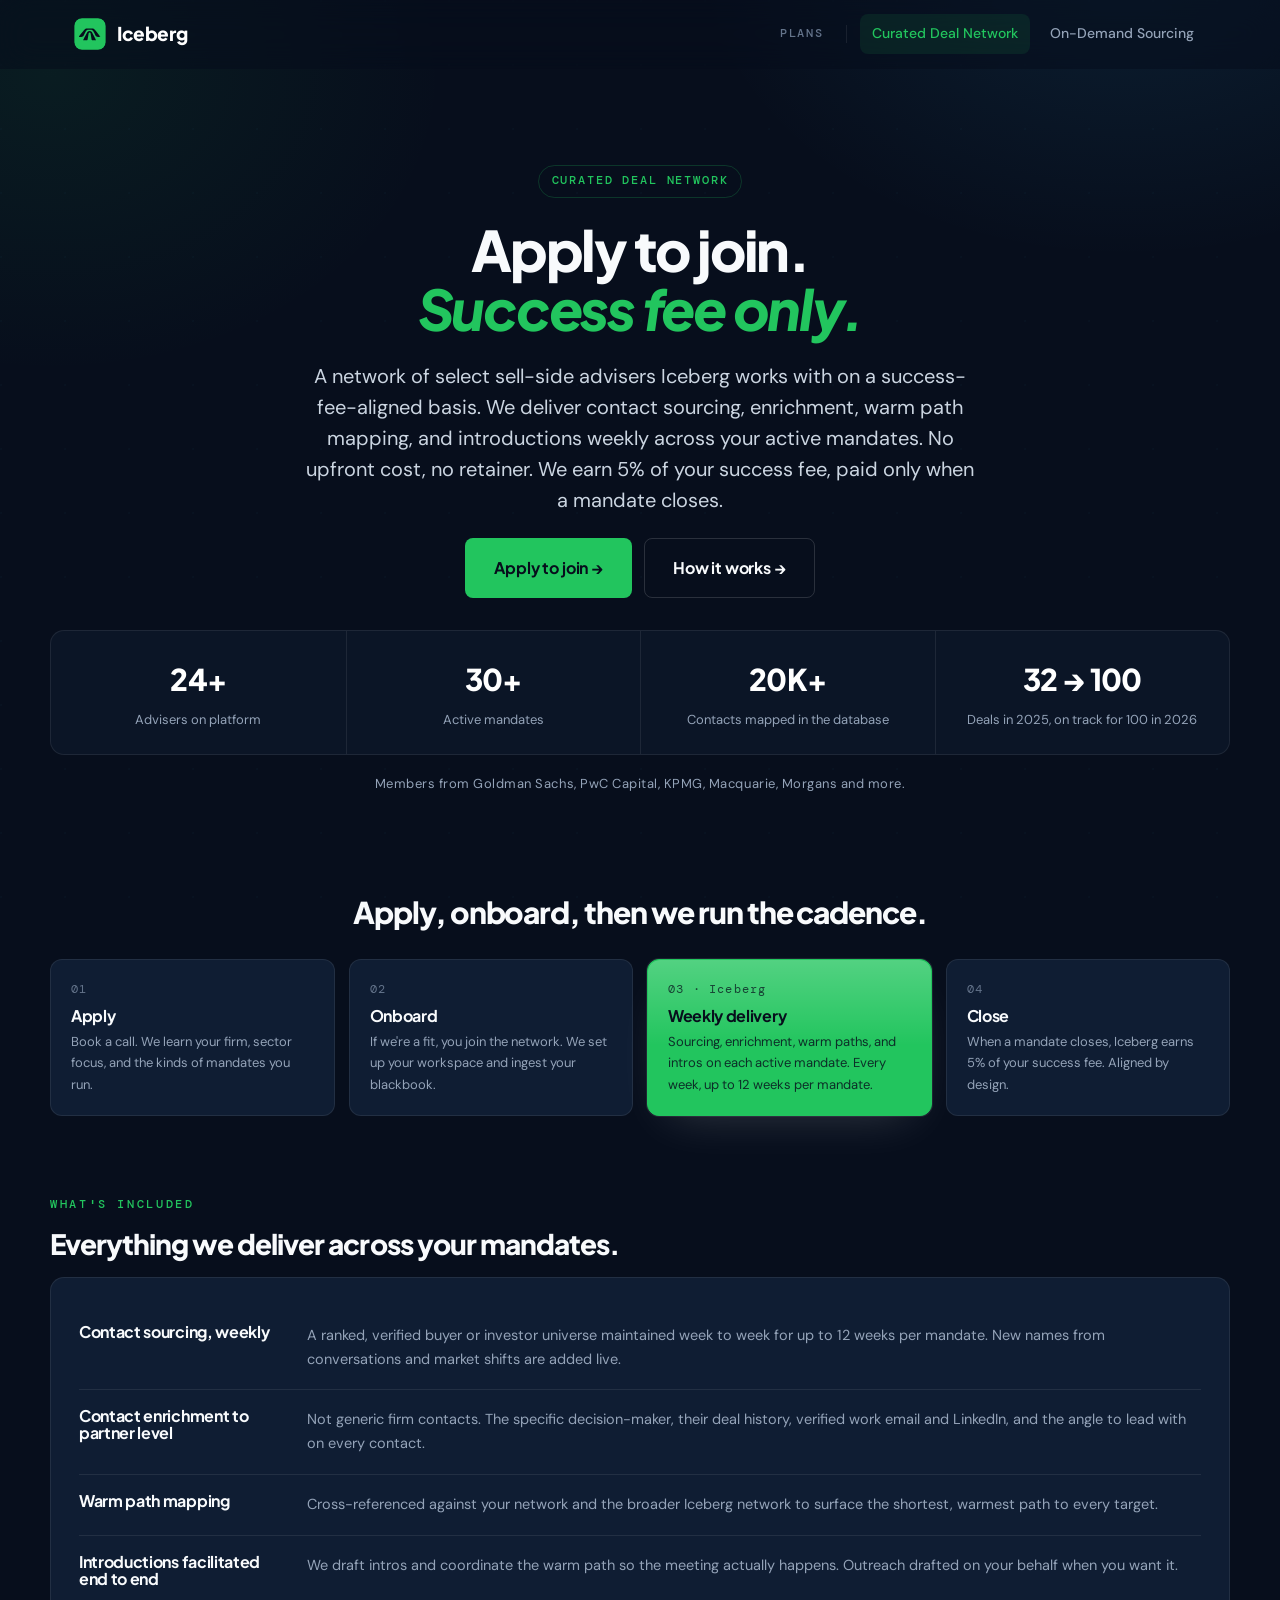
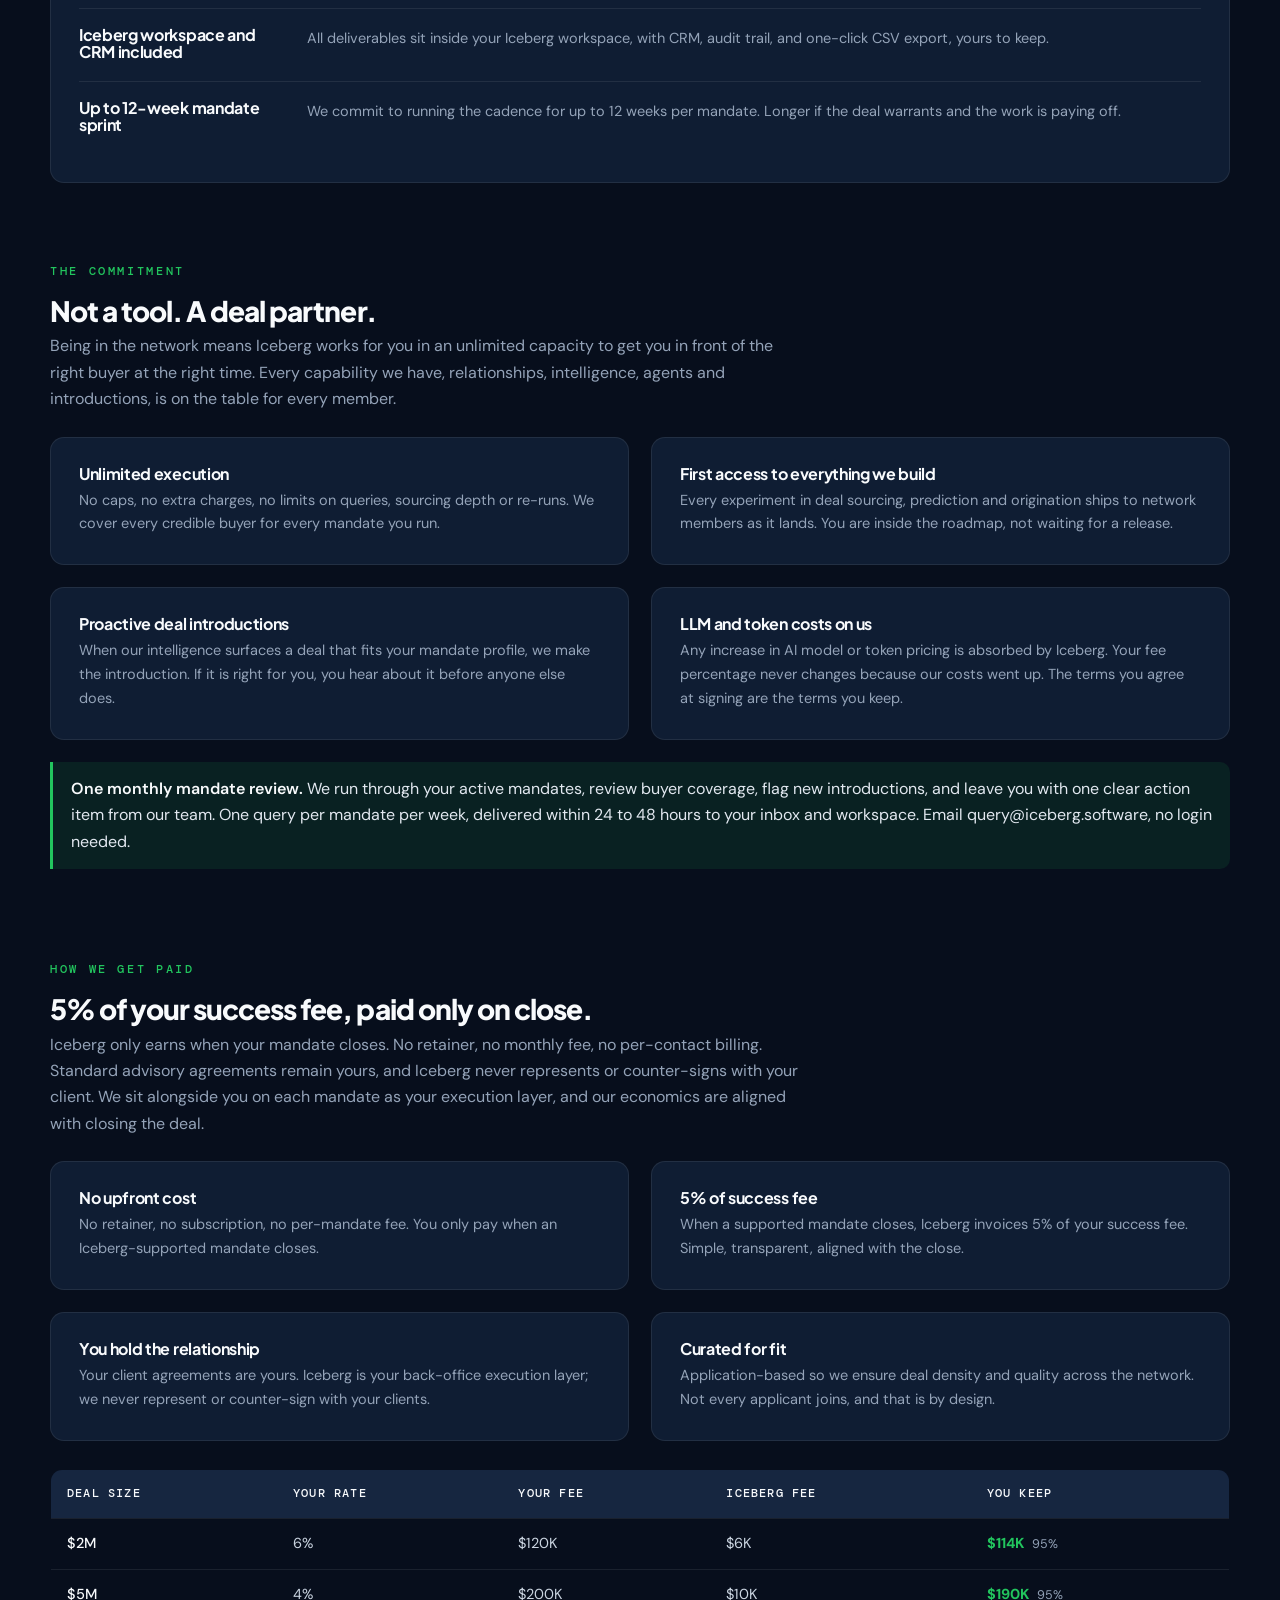
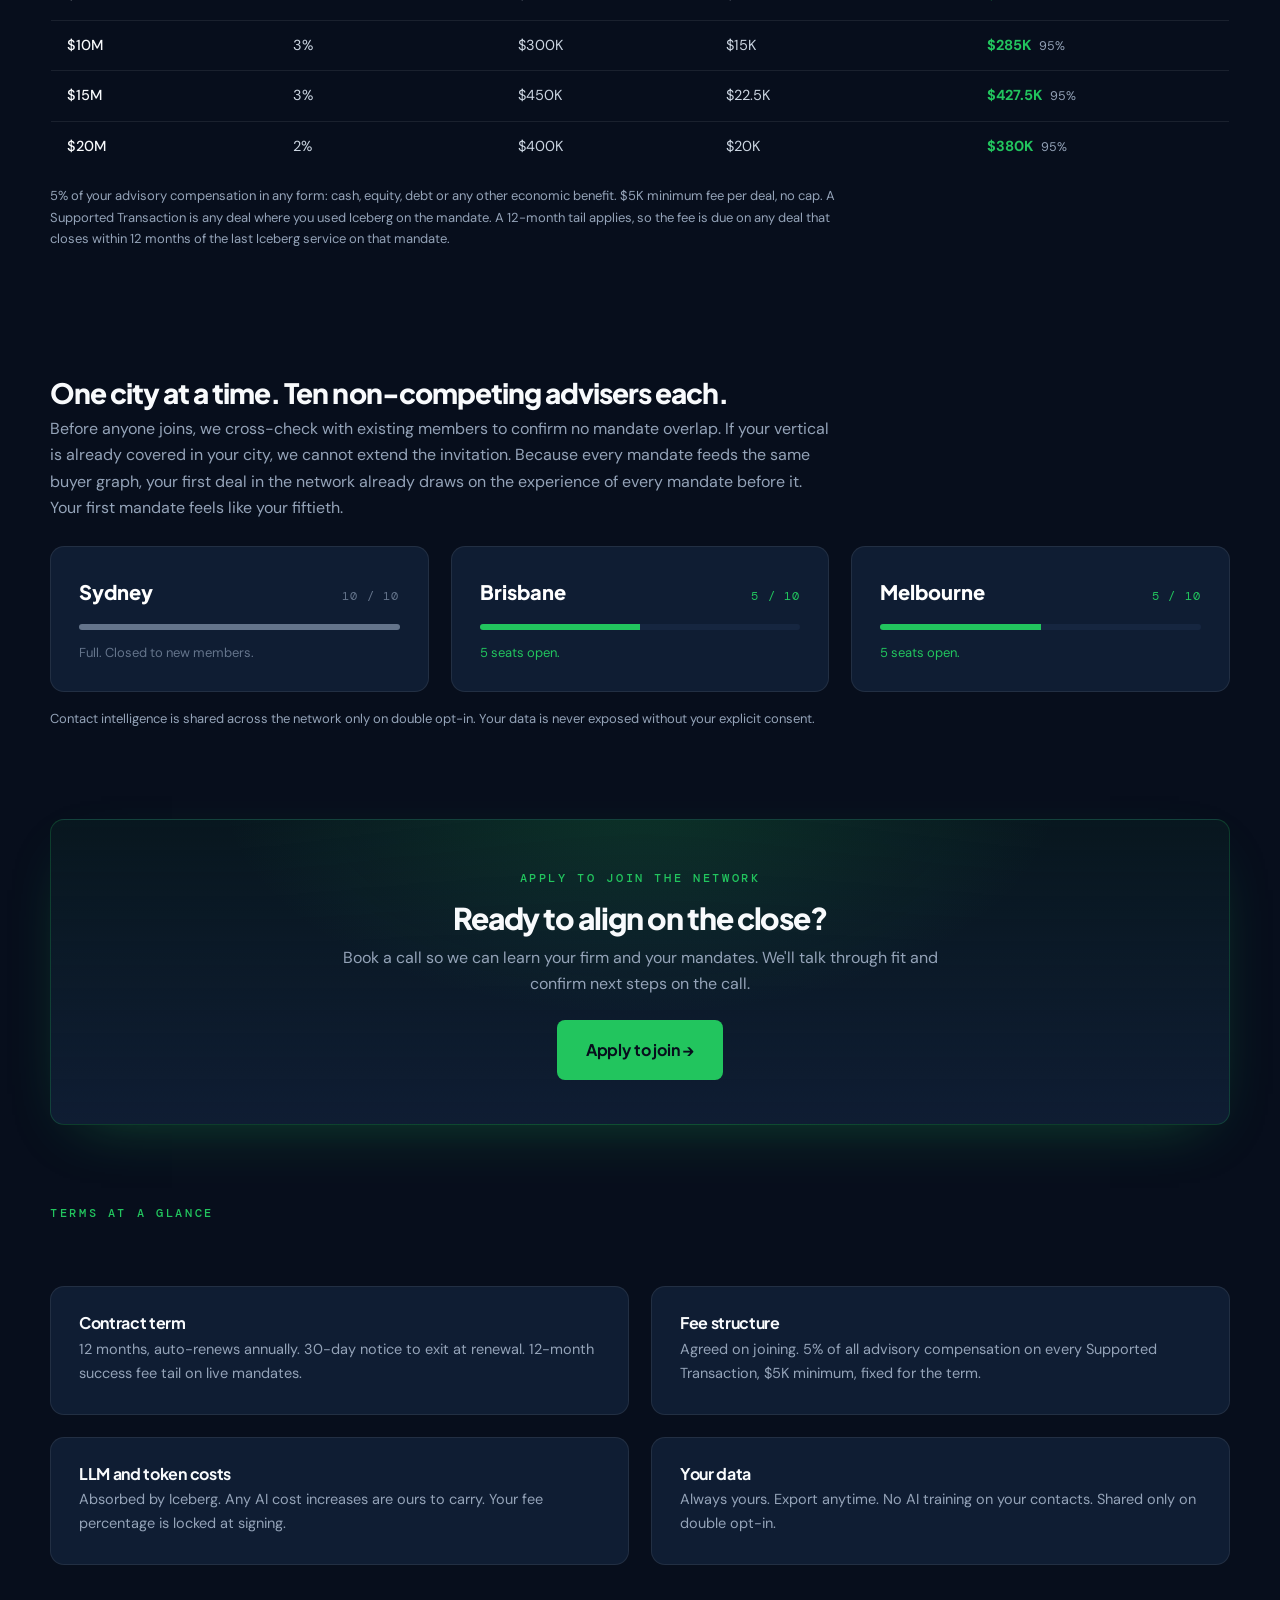
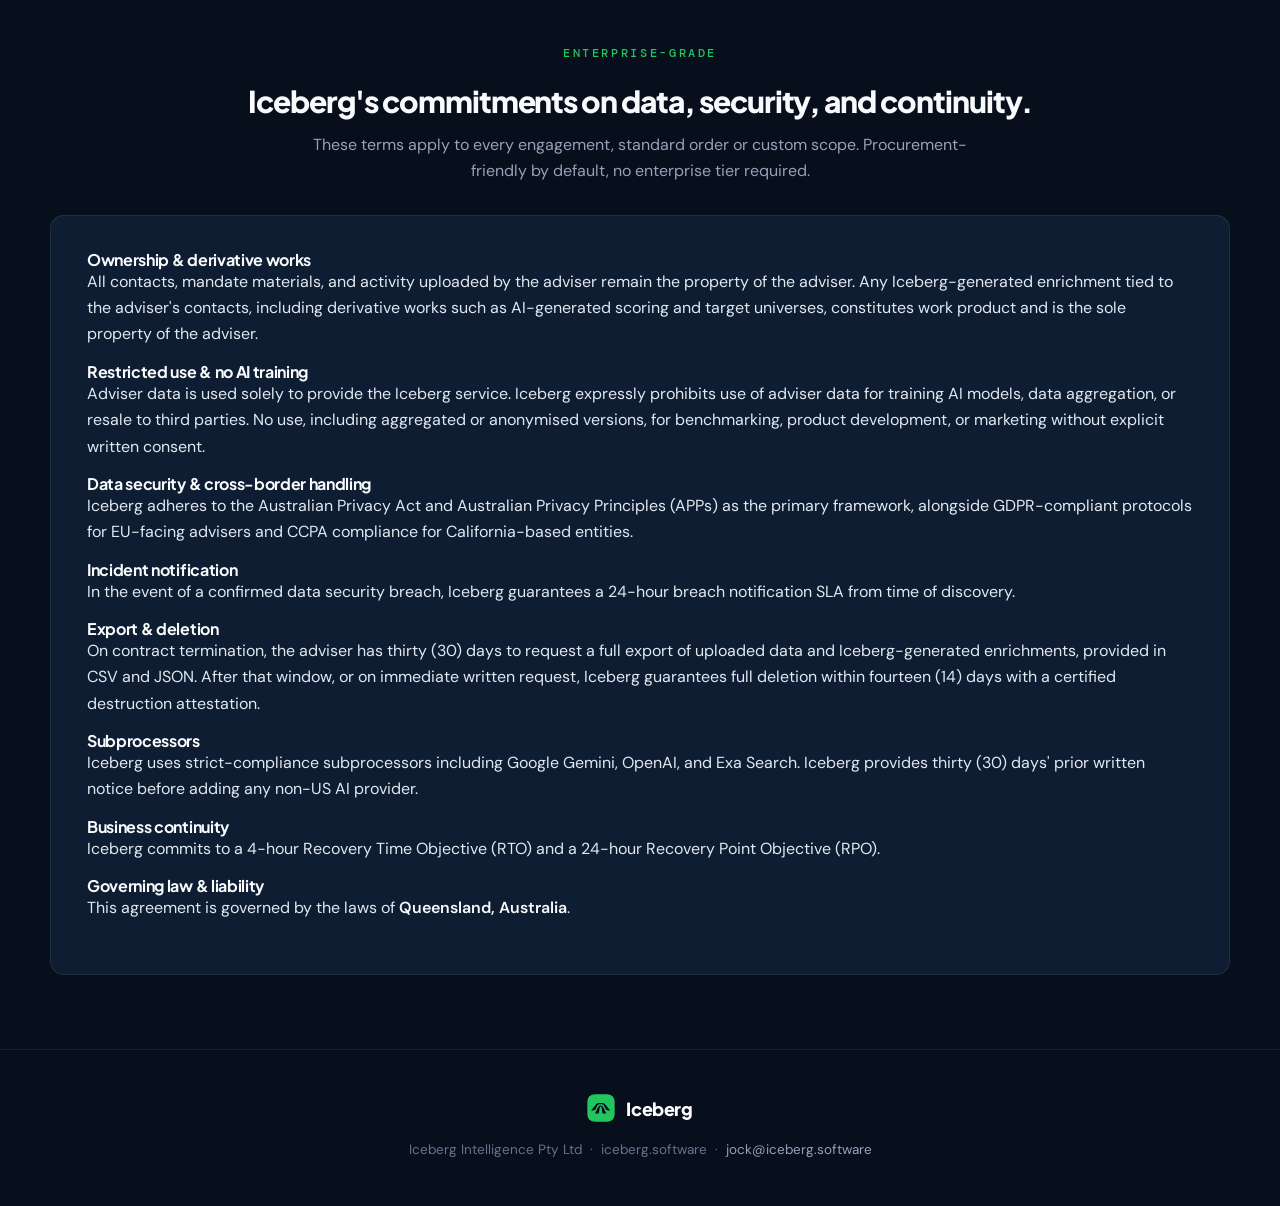
==== curated-deal-network.html @ fb438ec6 "Add two-tier pricing structure: On-Demand Sourcing + Curated Deal Network" ====
<!doctype html>
<html lang="en">
<head>
<meta charset="utf-8">
<meta name="viewport" content="width=device-width, initial-scale=1">
<title>Iceberg — Curated Deal Network</title>
<meta name="description" content="Curated Deal Network. Application-based. Iceberg delivers sourcing, enrichment, warm paths, and intros weekly across your mandates. Success fee only.">
<style>
/* ============================================================
   Iceberg — design system (per brand spec, March 2026)
   Navy dark theme · green primary · sky-blue secondary
   ============================================================ */

@import url('https://fonts.googleapis.com/css2?family=Plus+Jakarta+Sans:ital,wght@0,400;0,500;0,600;0,700;0,800;1,700&family=DM+Sans:wght@300;400;500&family=DM+Mono:wght@400;500&display=swap');

:root{
  /* background layers */
  --bg:#070E1C;
  --bg-2:#0B1526;
  --bg-3:#0F1D33;
  --panel:#0F1D33;
  --panel-2:#162640;
  --panel-3:#1E334F;
  /* accents */
  --green:#22C55E;
  --green-2:#4ADE80;
  --green-dim:rgba(34,197,94,.10);
  --green-border:rgba(34,197,94,.22);
  --cyan:#38BDF8;
  --blue:#38BDF8;
  --cyan-dim:rgba(56,189,248,.10);
  --lime:#DCFF8C;
  --red:#EF4444;
  --red-dim:rgba(239,68,68,.10);
  --red-border:rgba(239,68,68,.28);
  /* text */
  --text:#F8FAFC;
  --text-2:#E2E8F0;
  --text-3:#CBD5E1;
  --muted:#94A3B8;
  --muted-2:#64748B;
  /* lines */
  --line:rgba(255,255,255,.08);
  --line-2:rgba(255,255,255,.14);
  /* type */
  --font-head:'Plus Jakarta Sans',-apple-system,sans-serif;
  --font-body:'DM Sans',-apple-system,sans-serif;
  --font-mono:'DM Mono',ui-monospace,monospace;
  --radius:14px;
  --radius-sm:10px;
  --maxw:1180px;
}

*{box-sizing:border-box}
html{scroll-behavior:smooth}
body{
  margin:0;
  background:var(--bg);
  color:var(--text-2);
  font-family:var(--font-body);
  font-weight:400;
  font-size:16px;
  line-height:1.65;
  -webkit-font-smoothing:antialiased;
  background-image:
    radial-gradient(circle at 1px 1px, rgba(56,189,248,.025) 1px, transparent 0),
    radial-gradient(720px 520px at 88% -6%, rgba(56,189,248,.10), transparent 60%),
    radial-gradient(680px 520px at 4% 8%, rgba(34,197,94,.08), transparent 58%);
  background-size:64px 64px, 100% 100%, 100% 100%;
  background-attachment:fixed;
}

h1,h2,h3,h4{font-family:var(--font-head);color:var(--text);font-weight:800;line-height:1.06;letter-spacing:-.03em;margin:0}
h2{font-weight:800;letter-spacing:-.035em}
h3,h4{font-weight:700;letter-spacing:-.02em}
a{color:inherit;text-decoration:none}
p{margin:0 0 1rem}
strong{color:var(--text);font-weight:600}
.muted{color:var(--muted)}
.green{color:var(--green)}
.cyan,.blue{color:var(--cyan)}

.wrap{max-width:var(--maxw);margin:0 auto;padding:0 24px}
.section{padding:74px 0}
.center{text-align:center}

/* ---------- section label (DM Mono) ---------- */
.label{
  font-family:var(--font-mono);font-weight:500;font-size:12px;letter-spacing:.22em;text-transform:uppercase;
  color:var(--green);display:inline-block;margin-bottom:14px;
}
.eyebrow{
  display:inline-flex;align-items:center;gap:8px;font-family:var(--font-mono);font-weight:500;
  font-size:11.5px;letter-spacing:.16em;text-transform:uppercase;color:var(--green);
  padding:6px 13px;border:1px solid var(--green-border);border-radius:999px;background:transparent;
}

/* ---------- nav ---------- */
.nav{position:sticky;top:0;z-index:60;backdrop-filter:blur(16px);background:rgba(7,14,28,.55);border-bottom:1px solid transparent;transition:background .25s,border-color .25s}
body.scrolled .nav{background:rgba(7,14,28,.92);border-bottom-color:var(--line)}
.nav-inner{display:flex;align-items:center;justify-content:space-between;height:68px}
.brand{display:flex;align-items:center;gap:11px;font-family:var(--font-head);font-weight:800;font-size:19px;letter-spacing:-.02em;color:#fff}
.brand svg{display:block;border-radius:8px}
.nav-links{display:flex;align-items:center;gap:8px}
.nav-links a{color:var(--muted);font-weight:500;font-size:14px;padding:8px 12px;border-radius:8px;transition:.15s}
.nav-links a:hover{color:#fff}
.nav-cta{background:var(--green);color:#070E1C !important;font-weight:700 !important;padding:9px 16px !important}
.nav-cta:hover{background:var(--green-2)}
@media(max-width:820px){.nav-links a:not(.nav-cta){display:none}}

/* ---------- buttons (radius 8, green primary, navy text) ---------- */
.btn{
  display:inline-flex;align-items:center;justify-content:center;gap:8px;
  padding:13px 24px;border-radius:8px;font-family:var(--font-head);font-weight:700;font-size:15px;letter-spacing:-.01em;
  cursor:pointer;border:1px solid transparent;transition:transform .1s, background .15s, box-shadow .2s, border-color .15s;
}
.btn:active{transform:translateY(1px)}
.btn-primary{background:var(--green);color:#070E1C}
.btn-primary:hover{background:var(--green-2);box-shadow:0 12px 30px -10px rgba(34,197,94,.55)}
.btn-ghost{background:transparent;color:var(--text);border-color:var(--line-2)}
.btn-ghost:hover{border-color:var(--green);color:var(--green)}
.btn-block{width:100%}
.btn-lg{padding:16px 28px;font-size:16px}

/* ---------- tags / chips ---------- */
.tag{display:inline-block;font-family:var(--font-mono);font-size:11.5px;font-weight:500;letter-spacing:.12em;text-transform:uppercase;color:var(--green);background:var(--green-dim);border:1px solid var(--green-border);padding:5px 11px;border-radius:7px}
.tag-blue{color:var(--cyan);background:var(--cyan-dim);border-color:rgba(56,189,248,.22)}
.soon{font-family:var(--font-mono);font-size:10.5px;font-weight:500;letter-spacing:.1em;text-transform:uppercase;color:var(--muted-2);border:1px solid var(--line);padding:2px 7px;border-radius:6px;vertical-align:middle}
.badge-pop{position:absolute;top:-12px;left:50%;transform:translateX(-50%);font-family:var(--font-mono);font-size:11px;font-weight:500;letter-spacing:.12em;text-transform:uppercase;color:#070E1C;background:var(--green);padding:5px 14px;border-radius:999px;white-space:nowrap}

/* ---------- cards ---------- */
.card{background:var(--panel);border:1px solid var(--line);border-radius:var(--radius);padding:28px}
.card-2{background:var(--panel-2)}
.card-hl{border-color:var(--green-border);background:radial-gradient(600px 320px at 50% -10%,rgba(34,197,94,.16),transparent 70%),linear-gradient(180deg,rgba(34,197,94,.05),var(--panel));box-shadow:0 20px 60px -30px rgba(34,197,94,.4)}

/* accent line (3px green border) */
.accent{border-left:3px solid var(--green);background:var(--green-dim);border-radius:0 10px 10px 0;padding:14px 18px;margin:12px 0}
.accent.cyan-accent{border-left-color:var(--cyan);background:var(--cyan-dim)}

/* ---------- region toggle ---------- */
.region{display:inline-flex;background:var(--panel-2);border:1px solid var(--line);border-radius:10px;padding:4px;gap:3px}
.region button{appearance:none;border:0;cursor:pointer;background:transparent;color:var(--muted);font-family:var(--font-mono);font-weight:500;font-size:12.5px;letter-spacing:.04em;padding:7px 16px;border-radius:7px;transition:.15s}
.region button.active{background:var(--green);color:#070E1C}

/* ---------- tables ---------- */
.tbl{width:100%;border-collapse:collapse;border:1px solid var(--line);border-radius:12px;overflow:hidden;font-size:14.5px}
.tbl thead th{background:var(--panel-2);color:var(--text);font-family:var(--font-mono);font-weight:500;font-size:12px;letter-spacing:.1em;text-transform:uppercase;text-align:left;padding:14px 16px}
.tbl td{padding:13px 16px;border-top:1px solid var(--line);vertical-align:top;color:var(--text-3)}
.tbl tr td:first-child{color:var(--text);font-weight:500}
.tbl .note{font-size:12.5px;color:var(--muted)}
.tbl .yes{color:var(--green);font-weight:700}
.tbl .no{color:var(--muted-2)}

/* ---------- callout ---------- */
.callout{border:1px solid var(--cyan-dim);border-radius:12px;overflow:hidden;margin:22px 0;background:var(--bg-2)}
.callout .head{font-family:var(--font-mono);font-weight:500;letter-spacing:.12em;text-transform:uppercase;font-size:12px;background:var(--cyan-dim);color:var(--cyan);padding:11px 16px;border-bottom:1px solid var(--cyan-dim)}
.callout .body{padding:16px;font-size:14.5px;color:var(--muted)}

/* ---------- feature rows ---------- */
.feature{display:grid;grid-template-columns:210px 1fr;gap:18px;padding:18px 0;border-top:1px solid var(--line)}
.feature:first-child{border-top:0}
.feature h4{font-size:16px;margin:0 0 2px;color:var(--text)}
.feature p{margin:0;color:var(--muted);font-size:14.5px}
@media(max-width:640px){.feature{grid-template-columns:1fr;gap:4px}}

/* ---------- list with marks ---------- */
.marks{list-style:none;margin:0;padding:0}
.marks li{display:flex;gap:12px;padding:10px 0;color:var(--text-3);font-size:15px;align-items:flex-start}
.marks li .m{flex:0 0 auto;width:22px;height:22px;border-radius:6px;display:grid;place-items:center;font-size:12px;font-weight:700;margin-top:2px}
.marks li .m.ok{background:var(--green-dim);color:var(--green);border:1px solid var(--green-border)}
.marks li .m.no{background:var(--red-dim);color:var(--red);border:1px solid var(--red-border)}
.marks li strong{color:var(--text)}

/* ---------- pipeline (where Iceberg fits) ---------- */
.pipe{display:grid;grid-template-columns:repeat(4,1fr);gap:14px}
.pipe .step{background:var(--panel);border:1px solid var(--line);border-radius:12px;padding:20px;position:relative}
.pipe .step .n{font-family:var(--font-mono);font-size:12px;color:var(--muted-2);letter-spacing:.1em}
.pipe .step h4{font-size:16px;margin:8px 0 6px}
.pipe .step p{font-size:13px;color:var(--muted);margin:0}
.pipe .step.on{border-color:var(--green);background:var(--green);position:relative;overflow:hidden;box-shadow:0 18px 50px -22px rgba(255,255,255,.20),0 0 0 1px rgba(255,255,255,.08)}
.pipe .step.on::before{content:"";position:absolute;inset:0;background:linear-gradient(180deg,rgba(255,255,255,.22),rgba(255,255,255,0) 55%);pointer-events:none;border-radius:inherit}
.pipe .step.on>*{position:relative;z-index:1}
.pipe .step.on .n{color:rgba(7,14,28,.72)}
.pipe .step.on h4{color:#070E1C}
.pipe .step.on p{color:rgba(7,14,28,.82)}
@media(max-width:860px){.pipe{grid-template-columns:1fr 1fr}}
@media(max-width:520px){.pipe{grid-template-columns:1fr}}

/* ---------- stats ---------- */
.stats{display:grid;grid-template-columns:repeat(4,1fr);gap:0;border:1px solid var(--line);border-radius:14px;overflow:hidden;background:var(--bg-2)}
.stats .stat{padding:24px;text-align:center;border-left:1px solid var(--line)}
.stats .stat:first-child{border-left:0}
.stats .stat .v{font-family:var(--font-head);font-weight:800;font-size:30px;color:#fff;letter-spacing:-.02em}
.stats .stat .k{font-size:13px;color:var(--muted);margin-top:4px}
@media(max-width:760px){.stats{grid-template-columns:1fr 1fr}.stats .stat:nth-child(odd){border-left:0}.stats .stat:nth-child(n+3){border-top:1px solid var(--line)}}

/* ---------- pricing cards ---------- */
.price-grid{display:grid;grid-template-columns:1fr 1fr;gap:24px;max-width:880px;margin:0 auto}
@media(max-width:720px){.price-grid{grid-template-columns:1fr}}
.pcard{background:var(--panel);border:1px solid var(--line);border-radius:var(--radius);padding:26px;display:flex;flex-direction:column;position:relative}
.pcard.pop{border-color:var(--green);background:var(--green);position:relative;overflow:hidden}
.pcard.pop::before{content:"";position:absolute;inset:0;background:linear-gradient(180deg,rgba(255,255,255,.20),rgba(255,255,255,0) 50%);pointer-events:none;border-radius:inherit}
.pcard.pop>*{position:relative;z-index:1}
.pcard.pop .pname{color:rgba(7,14,28,.78)}
.pcard.pop .pwho{color:rgba(7,14,28,.75)}
.pcard.pop .pprice{color:#070E1C}
.pcard.pop .pprice .per{color:rgba(7,14,28,.7)}
.pcard.pop .pfeat li{color:rgba(7,14,28,.88);border-top-color:rgba(7,14,28,.12)}
.pcard.pop .pfeat li:first-child{border-top:0}
.pcard.pop .pfeat li::before{background:#070E1C}
.pcard.pop .badge-pop{background:#070E1C;color:var(--green)}
.pcard.pop .btn-primary{background:#070E1C;color:var(--green)}
.pcard.pop .btn-primary:hover{background:#0B1526;box-shadow:0 12px 30px -10px rgba(0,0,0,.55)}
.pcard.pop .btn-ghost{color:#070E1C;border-color:rgba(7,14,28,.3)}
.pcard.pop .btn-ghost:hover{border-color:#070E1C;color:#070E1C}
.pcard .pname{font-family:var(--font-mono);font-size:12px;letter-spacing:.14em;text-transform:uppercase;color:var(--green)}
.pcard .pwho{color:var(--muted);font-size:13px;min-height:34px;margin-top:6px}
.pcard .pprice{font-family:var(--font-head);font-weight:800;font-size:38px;color:#fff;letter-spacing:-.03em;margin-top:10px}
.pcard .pprice .per{font-size:15px;color:var(--muted);font-weight:500;letter-spacing:0}
.pcard .pfeat{list-style:none;margin:18px 0;padding:0;flex:1}
.pcard .pfeat li{display:flex;gap:10px;font-size:14px;color:var(--text-3);padding:7px 0;border-top:1px solid var(--line)}
.pcard .pfeat li:first-child{border-top:0}
.pcard .pfeat li::before{content:'';flex:0 0 auto;width:7px;height:7px;border-radius:2px;background:var(--green);margin-top:7px}

/* ---------- hero ---------- */
.hero{padding:96px 0 56px;text-align:center;position:relative}
.hero h1{font-size:clamp(38px,6vw,64px);letter-spacing:-.04em;margin:22px 0 0;font-weight:800}
.hero .sub{font-size:clamp(17px,2.2vw,20px);color:var(--text-3);max-width:680px;margin:22px auto 0;line-height:1.55}

/* ---------- footer ---------- */
.footer{border-top:1px solid var(--line);padding:44px 0;text-align:center;color:var(--muted-2);font-size:13.5px;background:var(--bg)}
.footer .brand{justify-content:center;margin-bottom:16px;font-size:18px;color:#fff}
.footer a{color:var(--muted)}
.footer a:hover{color:var(--green)}

/* ---------- layout helpers ---------- */
.grid{display:grid;gap:22px}
.grid-2{grid-template-columns:1fr 1fr}
@media(max-width:760px){.grid-2{grid-template-columns:1fr}}
hr.div{border:0;border-top:1px solid var(--line);margin:40px 0}
.price-big{font-family:var(--font-head);font-weight:800;font-size:42px;color:#fff;line-height:1;letter-spacing:-.03em}
.price-sub{color:var(--muted);font-size:14px;margin-top:6px}

/* ---------- reveal ---------- */
.reveal{opacity:0;transform:translateY(18px);transition:opacity .7s cubic-bezier(.2,.7,.2,1), transform .7s cubic-bezier(.2,.7,.2,1)}
.reveal.in{opacity:1;transform:none}

/* details / terms */
details.terms{border:1px solid var(--line);border-radius:12px;padding:0 18px;background:var(--bg-2);margin-top:10px}
details.terms summary{cursor:pointer;padding:16px 0;font-family:var(--font-head);font-weight:700;color:var(--text);list-style:none}
details.terms summary::-webkit-details-marker{display:none}
details.terms summary::after{content:'+';float:right;color:var(--green);font-size:20px;line-height:1}
details.terms[open] summary::after{content:'–'}
details.terms .terms-body{padding-bottom:18px;color:var(--muted);font-size:14px}
details.terms .terms-body p{margin-bottom:12px}
details.terms .terms-body strong{color:var(--text-3)}

.problem-col strong{color:var(--red)}
.answer-col strong{color:var(--green)}

.nav-links a.active{color:var(--green);background:rgba(34,197,94,.10)}

.nav-links a.nav-plans{font-family:var(--font-mono);font-size:11.5px;letter-spacing:.16em;text-transform:uppercase;color:var(--muted-2);padding:7px 14px;margin-right:14px;border-radius:7px;position:relative;transition:.15s}
.nav-links a.nav-plans::after{content:"";position:absolute;right:-9px;top:50%;transform:translateY(-50%);width:1px;height:18px;background:var(--line)}
.nav-links a.nav-plans:hover{color:var(--green);background:transparent}
.nav-links a.nav-plans.active{color:#070E1C;background:var(--green)}
.nav-links a.nav-plans.active:hover{color:#070E1C;background:var(--green-2)}
.pcard{transition:background .3s ease,border-color .3s ease,transform .2s ease,box-shadow .3s ease;cursor:pointer}
.pcard:hover{transform:translateY(-3px);border-color:var(--line-2);box-shadow:0 12px 32px -16px rgba(0,0,0,.55)}
.pcard.pop:hover{transform:translateY(-3px);box-shadow:0 14px 36px -14px rgba(34,197,94,.35)}
.pcard .pname,.pcard .pwho,.pcard .pprice,.pcard .pprice .per,.pcard .pfeat li{transition:color .3s ease,border-top-color .3s ease}
.pcard .pfeat li::before{transition:background .3s ease}
.pcard .badge-pop{transition:background .3s ease,color .3s ease}
.pcard .btn-primary,.pcard .btn-ghost{transition:background .15s ease,color .15s ease,border-color .15s ease,box-shadow .2s ease,transform .12s ease}
.pipe .step{transition:background .3s ease,border-color .3s ease,transform .2s ease,box-shadow .3s ease}
.pipe .step:hover{transform:translateY(-2px);border-color:var(--line-2)}
.pipe .step.on:hover{transform:translateY(-2px);box-shadow:0 22px 56px -22px rgba(255,255,255,.22),0 0 0 1px rgba(255,255,255,.08)}
@keyframes pulse-pop{0%{transform:scale(1)}50%{transform:scale(1.07)}100%{transform:scale(1)}}
.pulse-anim{animation:pulse-pop .26s ease}

.pcard .pfrom{font-size:17px;font-weight:500;color:var(--muted);margin-right:2px}
.pcard .prate{font-family:var(--font-body);font-size:17px;font-weight:500;color:var(--muted);letter-spacing:0;margin-left:6px}
.pcard .punit-bot{font-family:var(--font-body);font-size:14px;font-weight:500;color:var(--muted);letter-spacing:0;line-height:1.35;margin-top:8px}
.pcard.pop .pfrom{color:rgba(7,14,28,.65)}
.pcard.pop .prate{color:rgba(7,14,28,.65)}
.pcard.pop .punit-bot{color:rgba(7,14,28,.7)}
.pcard .pfeat{margin-top:20px}
</style>
</head>
<body>

<nav class="nav">
  <div class="wrap nav-inner">
    <a class="brand" href="index.html">
      <svg width="32" height="32" viewBox="0 0 42 43" fill="none" xmlns="http://www.w3.org/2000/svg"><rect y="0.5" width="42" height="42" rx="10" fill="#22C55E"/><path fill-rule="evenodd" clip-rule="evenodd" d="M31.0736 20.271C28.9146 17.5524 26.847 15.1037 26.4795 14.8296C26.1118 14.5554 25.4715 14.2557 25.0563 14.1636C24.0704 13.9447 16.8718 13.9458 15.8844 14.165C15.4659 14.2579 14.7919 14.5929 14.3866 14.9094C13.7597 15.399 6.34604 24.5298 6.01428 25.2207C5.91534 25.4271 6.27773 25.4523 8.79424 25.4144L9.24488 25.4076C10.7448 25.3851 12.1061 24.5252 12.7707 23.1804L14.0342 20.6241L15.2793 18.105C15.9535 16.7408 17.3434 15.8773 18.8652 15.8773L20.4736 15.8773L22.082 15.8773C23.6037 15.8773 24.9936 16.7408 25.6679 18.105L26.913 20.6241L28.1766 23.1807C28.8412 24.5253 30.2022 25.3852 31.7019 25.4079L32.1297 25.4144C33.7087 25.4382 35.0004 25.4029 35 25.3359C34.9996 25.2689 33.2328 22.9897 31.0736 20.271ZM26.4993 24.4016C25.0747 21.5383 23.7015 18.9719 23.4479 18.6987C22.1165 17.264 18.8314 17.278 17.4824 18.724C17.0505 19.1869 11.8359 29.4621 11.8359 29.8501C11.8359 29.9383 13.0012 30 14.6692 30C17.1997 30 17.5128 29.9707 17.5994 29.7254C17.6528 29.5744 18.0758 27.1734 18.5393 24.3902L19.203 20.406C19.3064 19.7848 19.8438 19.3295 20.4736 19.3295C21.1033 19.3295 21.6407 19.7848 21.7442 20.406L22.4078 24.3902C22.8713 27.1734 23.2944 29.5744 23.3478 29.7254C23.4343 29.9707 23.7474 30 26.2779 30C28.4195 30 29.1087 29.9521 29.1005 29.8039C29.0946 29.6961 27.924 27.2649 26.4993 24.4016Z" fill="#070E1C"/></svg>
      Iceberg
    </a>
    <div class="nav-links">
      <a href="pricing.html" class="nav-plans">Plans</a>
      <a href="curated-deal-network.html" class="active">Curated Deal Network</a>
      <a href="on-demand.html">On-Demand Sourcing</a>
    </div>
  </div>
</nav>

<header class="hero wrap" style="padding-bottom:24px">
  <span class="eyebrow reveal">Curated Deal Network</span>
  <h1 class="reveal" style="font-size:clamp(34px,5.6vw,56px)">Apply to join.<br><em style="color:var(--green);font-style:italic">Success fee only.</em></h1>
  <p class="sub reveal">A network of select sell-side advisers Iceberg works with on a success-fee-aligned basis. We deliver contact sourcing, enrichment, warm path mapping, and introductions weekly across your active mandates. No upfront cost, no retainer. We earn 5% of your success fee, paid only when a mandate closes.</p>
  <div class="reveal" style="display:flex;gap:12px;justify-content:center;align-items:center;flex-wrap:wrap;margin-top:22px">
    <a class="btn btn-primary btn-lg" href="https://meetings.hubspot.com/jfairweather" target="_blank" rel="noopener">Apply to join →</a>
    <a class="btn btn-ghost btn-lg" href="#how">How it works →</a>
  </div>
</header>

<section class="section wrap" style="padding-top:8px;padding-bottom:0">
  <div class="stats reveal">
    <div class="stat"><div class="v">24+</div><div class="k">Advisers on platform</div></div>
    <div class="stat"><div class="v">30+</div><div class="k">Active mandates</div></div>
    <div class="stat"><div class="v">20K+</div><div class="k">Contacts mapped in the database</div></div>
    <div class="stat"><div class="v">32 → 100</div><div class="k">Deals in 2025, on track for 100 in 2026</div></div>
  </div>
  <p class="muted center reveal" style="font-size:13px;letter-spacing:.04em;margin-top:18px">Members from Goldman Sachs, PwC Capital, KPMG, Macquarie, Morgans and more.</p>
</section>

<section class="section wrap" id="how" style="padding-top:48px">
  <div class="center" style="margin-bottom:30px">
    <span class="label reveal">How it works</span>
    <h2 class="reveal" style="font-size:30px">Apply, onboard, then we run the cadence.</h2>
  </div>
  <div class="pipe reveal" style="grid-template-columns:repeat(4,1fr)">
    <div class="step"><div class="n">01</div><h4>Apply</h4><p>Book a call. We learn your firm, sector focus, and the kinds of mandates you run.</p></div>
    <div class="step"><div class="n">02</div><h4>Onboard</h4><p>If we're a fit, you join the network. We set up your workspace and ingest your blackbook.</p></div>
    <div class="step on"><div class="n">03 · Iceberg</div><h4>Weekly delivery</h4><p>Sourcing, enrichment, warm paths, and intros on each active mandate. Every week, up to 12 weeks per mandate.</p></div>
    <div class="step"><div class="n">04</div><h4>Close</h4><p>When a mandate closes, Iceberg earns 5% of your success fee. Aligned by design.</p></div>
  </div>
</section>

<section class="section wrap" style="padding-top:0">
  <span class="label reveal">What's included</span>
  <h2 class="reveal" style="font-size:28px;margin-bottom:18px">Everything we deliver across your mandates.</h2>
  <div class="card reveal">
    <div class="feature"><div><h4>Contact sourcing, weekly</h4></div><p>A ranked, verified buyer or investor universe maintained week to week for up to 12 weeks per mandate. New names from conversations and market shifts are added live.</p></div>
    <div class="feature"><div><h4>Contact enrichment to partner level</h4></div><p>Not generic firm contacts. The specific decision-maker, their deal history, verified work email and LinkedIn, and the angle to lead with on every contact.</p></div>
    <div class="feature"><div><h4>Warm path mapping</h4></div><p>Cross-referenced against your network and the broader Iceberg network to surface the shortest, warmest path to every target.</p></div>
    <div class="feature"><div><h4>Introductions facilitated end to end</h4></div><p>We draft intros and coordinate the warm path so the meeting actually happens. Outreach drafted on your behalf when you want it.</p></div>
    <div class="feature"><div><h4>Iceberg workspace and CRM included</h4></div><p>All deliverables sit inside your Iceberg workspace, with CRM, audit trail, and one-click CSV export, yours to keep.</p></div>
    <div class="feature"><div><h4>Up to 12-week mandate sprint</h4></div><p>We commit to running the cadence for up to 12 weeks per mandate. Longer if the deal warrants and the work is paying off.</p></div>
  </div>
</section>

<section class="section wrap" style="padding-top:0">
  <span class="label reveal">The commitment</span>
  <h2 class="reveal" style="font-size:28px;margin-bottom:8px">Not a tool. A deal partner.</h2>
  <p class="muted reveal" style="max-width:760px">Being in the network means Iceberg works for you in an unlimited capacity to get you in front of the right buyer at the right time. Every capability we have, relationships, intelligence, agents and introductions, is on the table for every member.</p>
  <div class="grid grid-2 reveal" style="margin-top:24px">
    <div class="card">
      <h4 style="margin-bottom:6px">Unlimited execution</h4>
      <p class="muted" style="font-size:14.5px;margin:0">No caps, no extra charges, no limits on queries, sourcing depth or re-runs. We cover every credible buyer for every mandate you run.</p>
    </div>
    <div class="card">
      <h4 style="margin-bottom:6px">First access to everything we build</h4>
      <p class="muted" style="font-size:14.5px;margin:0">Every experiment in deal sourcing, prediction and origination ships to network members as it lands. You are inside the roadmap, not waiting for a release.</p>
    </div>
    <div class="card">
      <h4 style="margin-bottom:6px">Proactive deal introductions</h4>
      <p class="muted" style="font-size:14.5px;margin:0">When our intelligence surfaces a deal that fits your mandate profile, we make the introduction. If it is right for you, you hear about it before anyone else does.</p>
    </div>
    <div class="card">
      <h4 style="margin-bottom:6px">LLM and token costs on us</h4>
      <p class="muted" style="font-size:14.5px;margin:0">Any increase in AI model or token pricing is absorbed by Iceberg. Your fee percentage never changes because our costs went up. The terms you agree at signing are the terms you keep.</p>
    </div>
  </div>
  <div class="accent reveal" style="margin-top:22px">
    <strong>One monthly mandate review.</strong> We run through your active mandates, review buyer coverage, flag new introductions, and leave you with one clear action item from our team. One query per mandate per week, delivered within 24 to 48 hours to your inbox and workspace. Email query@iceberg.software, no login needed.
  </div>
</section>

<section class="section wrap" style="padding-top:0">
  <span class="label reveal">How we get paid</span>
  <h2 class="reveal" style="font-size:28px;margin-bottom:8px">5% of your success fee, paid only on close.</h2>
  <p class="muted reveal" style="max-width:760px">Iceberg only earns when your mandate closes. No retainer, no monthly fee, no per-contact billing. Standard advisory agreements remain yours, and Iceberg never represents or counter-signs with your client. We sit alongside you on each mandate as your execution layer, and our economics are aligned with closing the deal.</p>
  <div class="grid grid-2 reveal" style="margin-top:24px">
    <div class="card">
      <h4 style="margin-bottom:6px">No upfront cost</h4>
      <p class="muted" style="font-size:14.5px;margin:0">No retainer, no subscription, no per-mandate fee. You only pay when an Iceberg-supported mandate closes.</p>
    </div>
    <div class="card">
      <h4 style="margin-bottom:6px">5% of success fee</h4>
      <p class="muted" style="font-size:14.5px;margin:0">When a supported mandate closes, Iceberg invoices 5% of your success fee. Simple, transparent, aligned with the close.</p>
    </div>
    <div class="card">
      <h4 style="margin-bottom:6px">You hold the relationship</h4>
      <p class="muted" style="font-size:14.5px;margin:0">Your client agreements are yours. Iceberg is your back-office execution layer; we never represent or counter-sign with your clients.</p>
    </div>
    <div class="card">
      <h4 style="margin-bottom:6px">Curated for fit</h4>
      <p class="muted" style="font-size:14.5px;margin:0">Application-based so we ensure deal density and quality across the network. Not every applicant joins, and that is by design.</p>
    </div>
  </div>

  <div class="reveal" style="margin-top:28px">
    <table class="tbl">
      <thead>
        <tr><th>Deal size</th><th>Your rate</th><th>Your fee</th><th>Iceberg fee</th><th>You keep</th></tr>
      </thead>
      <tbody>
        <tr><td>$2M</td><td>6%</td><td>$120K</td><td>$6K</td><td><span class="yes">$114K</span> &nbsp;<span class="note">95%</span></td></tr>
        <tr><td>$5M</td><td>4%</td><td>$200K</td><td>$10K</td><td><span class="yes">$190K</span> &nbsp;<span class="note">95%</span></td></tr>
        <tr><td>$10M</td><td>3%</td><td>$300K</td><td>$15K</td><td><span class="yes">$285K</span> &nbsp;<span class="note">95%</span></td></tr>
        <tr><td>$15M</td><td>3%</td><td>$450K</td><td>$22.5K</td><td><span class="yes">$427.5K</span> &nbsp;<span class="note">95%</span></td></tr>
        <tr><td>$20M</td><td>2%</td><td>$400K</td><td>$20K</td><td><span class="yes">$380K</span> &nbsp;<span class="note">95%</span></td></tr>
      </tbody>
    </table>
    <p class="muted reveal" style="font-size:13px;margin-top:12px;max-width:820px">5% of your advisory compensation in any form: cash, equity, debt or any other economic benefit. $5K minimum fee per deal, no cap. A Supported Transaction is any deal where you used Iceberg on the mandate. A 12-month tail applies, so the fee is due on any deal that closes within 12 months of the last Iceberg service on that mandate.</p>
  </div>
</section>

<section class="section wrap" style="padding-top:0">
  <span class="label reveal">The network</span>
  <h2 class="reveal" style="font-size:28px;margin-bottom:8px">One city at a time. Ten non-competing advisers each.</h2>
  <p class="muted reveal" style="max-width:780px">Before anyone joins, we cross-check with existing members to confirm no mandate overlap. If your vertical is already covered in your city, we cannot extend the invitation. Because every mandate feeds the same buyer graph, your first deal in the network already draws on the experience of every mandate before it. Your first mandate feels like your fiftieth.</p>
  <div class="grid reveal" style="grid-template-columns:repeat(3,1fr);margin-top:24px">
    <div class="card">
      <div style="display:flex;align-items:baseline;justify-content:space-between">
        <div style="font-family:var(--font-head);font-weight:800;font-size:20px;color:#fff">Sydney</div>
        <div style="font-family:var(--font-mono);font-size:12px;letter-spacing:.1em;color:var(--muted-2)">10 / 10</div>
      </div>
      <div style="height:6px;border-radius:999px;background:var(--panel-2);margin-top:16px;overflow:hidden"><div style="height:100%;width:100%;background:var(--muted-2)"></div></div>
      <div style="font-size:13px;color:var(--muted-2);margin-top:12px">Full. Closed to new members.</div>
    </div>
    <div class="card">
      <div style="display:flex;align-items:baseline;justify-content:space-between">
        <div style="font-family:var(--font-head);font-weight:800;font-size:20px;color:#fff">Brisbane</div>
        <div style="font-family:var(--font-mono);font-size:12px;letter-spacing:.1em;color:var(--green)">5 / 10</div>
      </div>
      <div style="height:6px;border-radius:999px;background:var(--panel-2);margin-top:16px;overflow:hidden"><div style="height:100%;width:50%;background:var(--green)"></div></div>
      <div style="font-size:13px;color:var(--green);margin-top:12px">5 seats open.</div>
    </div>
    <div class="card">
      <div style="display:flex;align-items:baseline;justify-content:space-between">
        <div style="font-family:var(--font-head);font-weight:800;font-size:20px;color:#fff">Melbourne</div>
        <div style="font-family:var(--font-mono);font-size:12px;letter-spacing:.1em;color:var(--green)">5 / 10</div>
      </div>
      <div style="height:6px;border-radius:999px;background:var(--panel-2);margin-top:16px;overflow:hidden"><div style="height:100%;width:50%;background:var(--green)"></div></div>
      <div style="font-size:13px;color:var(--green);margin-top:12px">5 seats open.</div>
    </div>
  </div>
  <p class="muted reveal" style="font-size:13px;margin-top:16px">Contact intelligence is shared across the network only on double opt-in. Your data is never exposed without your explicit consent.</p>
</section>

<section class="section wrap" style="padding-top:0">
  <div class="card card-hl reveal" style="padding:44px 28px;text-align:center">
    <span class="label">Apply to join the network</span>
    <h2 style="font-size:30px;margin-bottom:10px">Ready to align on the close?</h2>
    <p class="muted" style="max-width:600px;margin:0 auto 22px">Book a call so we can learn your firm and your mandates. We'll talk through fit and confirm next steps on the call.</p>
    <a class="btn btn-primary btn-lg" href="https://meetings.hubspot.com/jfairweather" target="_blank" rel="noopener">Apply to join →</a>
  </div>
</section>

<section class="section wrap" style="padding-top:0">
  <span class="label reveal">Terms at a glance</span>
  <h2 class="reveal" style="font-size:28px;margin-bottom:18px">The deal, in four lines.</h2>
  <div class="grid grid-2 reveal">
    <div class="card">
      <h4 style="margin-bottom:6px">Contract term</h4>
      <p class="muted" style="font-size:14.5px;margin:0">12 months, auto-renews annually. 30-day notice to exit at renewal. 12-month success fee tail on live mandates.</p>
    </div>
    <div class="card">
      <h4 style="margin-bottom:6px">Fee structure</h4>
      <p class="muted" style="font-size:14.5px;margin:0">Agreed on joining. 5% of all advisory compensation on every Supported Transaction, $5K minimum, fixed for the term.</p>
    </div>
    <div class="card">
      <h4 style="margin-bottom:6px">LLM and token costs</h4>
      <p class="muted" style="font-size:14.5px;margin:0">Absorbed by Iceberg. Any AI cost increases are ours to carry. Your fee percentage is locked at signing.</p>
    </div>
    <div class="card">
      <h4 style="margin-bottom:6px">Your data</h4>
      <p class="muted" style="font-size:14.5px;margin:0">Always yours. Export anytime. No AI training on your contacts. Shared only on double opt-in.</p>
    </div>
  </div>
</section>

<section class="section wrap" style="padding-top:0">
  <div class="reveal" style="text-align:center;margin-bottom:30px">
    <span class="label">Enterprise-grade</span>
    <h2 style="font-size:30px;margin-top:8px">Iceberg's commitments on data, security, and continuity.</h2>
    <p class="muted" style="max-width:700px;margin:14px auto 0">These terms apply to every engagement, standard order or custom scope. Procurement-friendly by default, no enterprise tier required.</p>
  </div>
  <div class="card reveal" style="padding:36px">
    <div class="ent-grid">
      <div class="ent-item">
        <h4>Ownership &amp; derivative works</h4>
        <p>All contacts, mandate materials, and activity uploaded by the adviser remain the property of the adviser. Any Iceberg-generated enrichment tied to the adviser's contacts, including derivative works such as AI-generated scoring and target universes, constitutes work product and is the sole property of the adviser.</p>
      </div>
      <div class="ent-item">
        <h4>Restricted use &amp; no AI training</h4>
        <p>Adviser data is used solely to provide the Iceberg service. Iceberg expressly prohibits use of adviser data for training AI models, data aggregation, or resale to third parties. No use, including aggregated or anonymised versions, for benchmarking, product development, or marketing without explicit written consent.</p>
      </div>
      <div class="ent-item">
        <h4>Data security &amp; cross-border handling</h4>
        <p>Iceberg adheres to the Australian Privacy Act and Australian Privacy Principles (APPs) as the primary framework, alongside GDPR-compliant protocols for EU-facing advisers and CCPA compliance for California-based entities.</p>
      </div>
      <div class="ent-item">
        <h4>Incident notification</h4>
        <p>In the event of a confirmed data security breach, Iceberg guarantees a 24-hour breach notification SLA from time of discovery.</p>
      </div>
      <div class="ent-item">
        <h4>Export &amp; deletion</h4>
        <p>On contract termination, the adviser has thirty (30) days to request a full export of uploaded data and Iceberg-generated enrichments, provided in CSV and JSON. After that window, or on immediate written request, Iceberg guarantees full deletion within fourteen (14) days with a certified destruction attestation.</p>
      </div>
      <div class="ent-item">
        <h4>Subprocessors</h4>
        <p>Iceberg uses strict-compliance subprocessors including Google Gemini, OpenAI, and Exa Search. Iceberg provides thirty (30) days' prior written notice before adding any non-US AI provider.</p>
      </div>
      <div class="ent-item">
        <h4>Business continuity</h4>
        <p>Iceberg commits to a 4-hour Recovery Time Objective (RTO) and a 24-hour Recovery Point Objective (RPO).</p>
      </div>
      <div class="ent-item">
        <h4>Governing law &amp; liability</h4>
        <p>This agreement is governed by the laws of <strong data-region data-au="Queensland, Australia" data-us="the State of California">Queensland, Australia</strong>.</p>
      </div>
    </div>
  </div>
</section>

<footer class="footer">
  <div class="wrap">
    <div class="brand">
      <svg width="28" height="28" viewBox="0 0 42 43" fill="none" xmlns="http://www.w3.org/2000/svg"><rect y="0.5" width="42" height="42" rx="10" fill="#22C55E"/><path fill-rule="evenodd" clip-rule="evenodd" d="M31.0736 20.271C28.9146 17.5524 26.847 15.1037 26.4795 14.8296C26.1118 14.5554 25.4715 14.2557 25.0563 14.1636C24.0704 13.9447 16.8718 13.9458 15.8844 14.165C15.4659 14.2579 14.7919 14.5929 14.3866 14.9094C13.7597 15.399 6.34604 24.5298 6.01428 25.2207C5.91534 25.4271 6.27773 25.4523 8.79424 25.4144L9.24488 25.4076C10.7448 25.3851 12.1061 24.5252 12.7707 23.1804L14.0342 20.6241L15.2793 18.105C15.9535 16.7408 17.3434 15.8773 18.8652 15.8773L20.4736 15.8773L22.082 15.8773C23.6037 15.8773 24.9936 16.7408 25.6679 18.105L26.913 20.6241L28.1766 23.1807C28.8412 24.5253 30.2022 25.3852 31.7019 25.4079L32.1297 25.4144C33.7087 25.4382 35.0004 25.4029 35 25.3359C34.9996 25.2689 33.2328 22.9897 31.0736 20.271ZM26.4993 24.4016C25.0747 21.5383 23.7015 18.9719 23.4479 18.6987C22.1165 17.264 18.8314 17.278 17.4824 18.724C17.0505 19.1869 11.8359 29.4621 11.8359 29.8501C11.8359 29.9383 13.0012 30 14.6692 30C17.1997 30 17.5128 29.9707 17.5994 29.7254C17.6528 29.5744 18.0758 27.1734 18.5393 24.3902L19.203 20.406C19.3064 19.7848 19.8438 19.3295 20.4736 19.3295C21.1033 19.3295 21.6407 19.7848 21.7442 20.406L22.4078 24.3902C22.8713 27.1734 23.2944 29.5744 23.3478 29.7254C23.4343 29.9707 23.7474 30 26.2779 30C28.4195 30 29.1087 29.9521 29.1005 29.8039C29.0946 29.6961 27.924 27.2649 26.4993 24.4016Z" fill="#070E1C"/></svg>
      Iceberg
    </div>
    Iceberg Intelligence Pty Ltd &nbsp;·&nbsp; iceberg.software &nbsp;·&nbsp; <a href="mailto:jock@iceberg.software">jock@iceberg.software</a>
  </div>
</footer>

<script>
// app.js — shared interactions

// 0) Nav fill on scroll (brief: transparent-to-filled)
(function(){
  function onScroll(){ document.body.classList.toggle('scrolled', window.scrollY > 24); }
  window.addEventListener('scroll', onScroll, { passive:true });
  document.addEventListener('DOMContentLoaded', onScroll);
})();

// 1) Fade-up on scroll (IntersectionObserver), staggered per section
(function () {
  function run() {
    var els = document.querySelectorAll('.reveal');
    if (!('IntersectionObserver' in window)) {
      els.forEach(function (e) { e.classList.add('in'); });
      return;
    }
    var io = new IntersectionObserver(function (entries) {
      entries.forEach(function (en) {
        if (en.isIntersecting) {
          var sibs = Array.prototype.slice.call(
            en.target.parentElement.querySelectorAll(':scope > .reveal')
          );
          var i = Math.max(0, sibs.indexOf(en.target));
          en.target.style.transitionDelay = (i * 70) + 'ms';
          en.target.classList.add('in');
          io.unobserve(en.target);
        }
      });
    }, { threshold: 0.12, rootMargin: '0px 0px -8% 0px' });
    els.forEach(function (e) { io.observe(e); });
  }
  if (document.readyState !== 'loading') run();
  else document.addEventListener('DOMContentLoaded', run);
})();

// 2) AU / US region switch. Swaps [data-region] text between data-au / data-us.
(function () {
  function setRegion(region) {
    document.querySelectorAll('[data-region]').forEach(function (el) {
      el.textContent = el.getAttribute('data-' + region) || el.textContent;
    });
    document.querySelectorAll('.region button').forEach(function (b) {
      b.classList.toggle('active', b.dataset.r === region);
    });
    try { localStorage.setItem('iceberg-region', region); } catch (e) {}
  }
  document.addEventListener('DOMContentLoaded', function () {
    var saved = 'au';
    try { saved = localStorage.getItem('iceberg-region') || 'au'; } catch (e) {}
    setRegion(saved);
    document.querySelectorAll('.region button').forEach(function (b) {
      b.addEventListener('click', function () { setRegion(b.dataset.r); });
    });
  });
})();
</script>
</body>
</html>
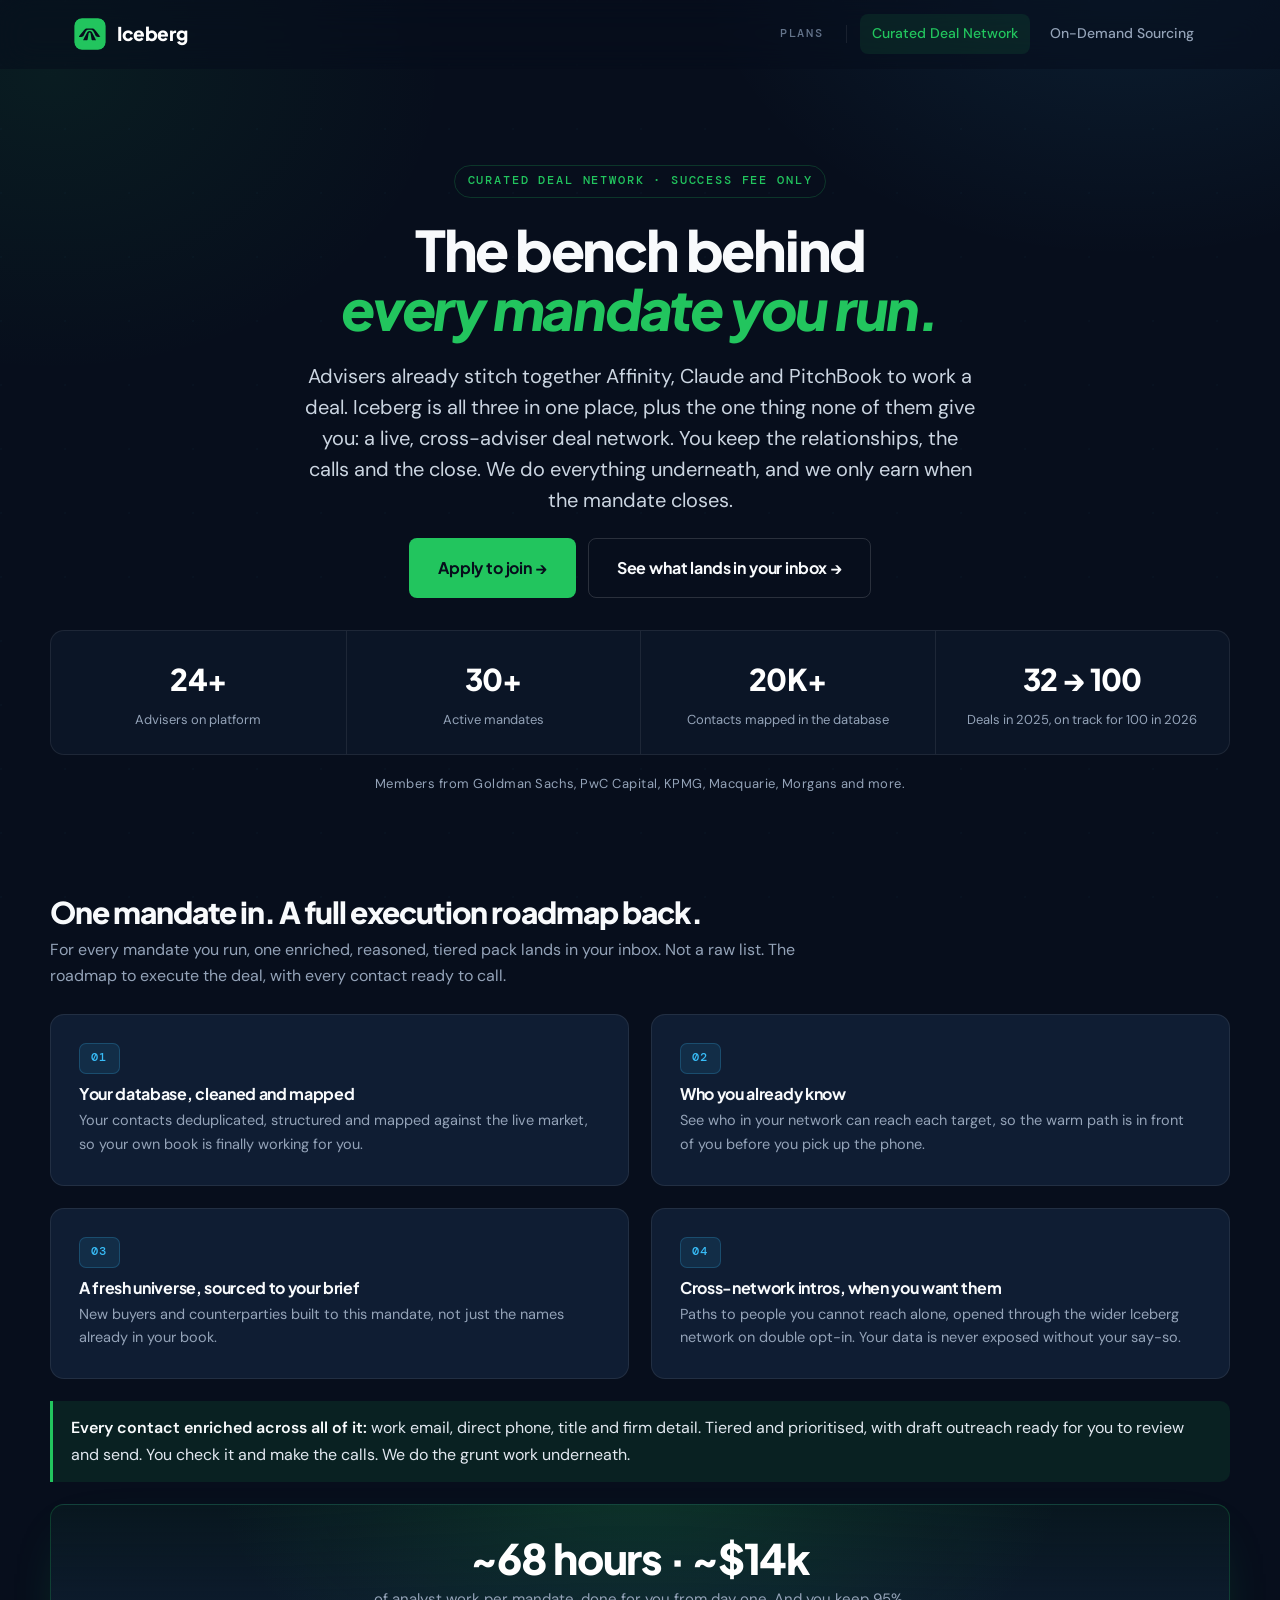
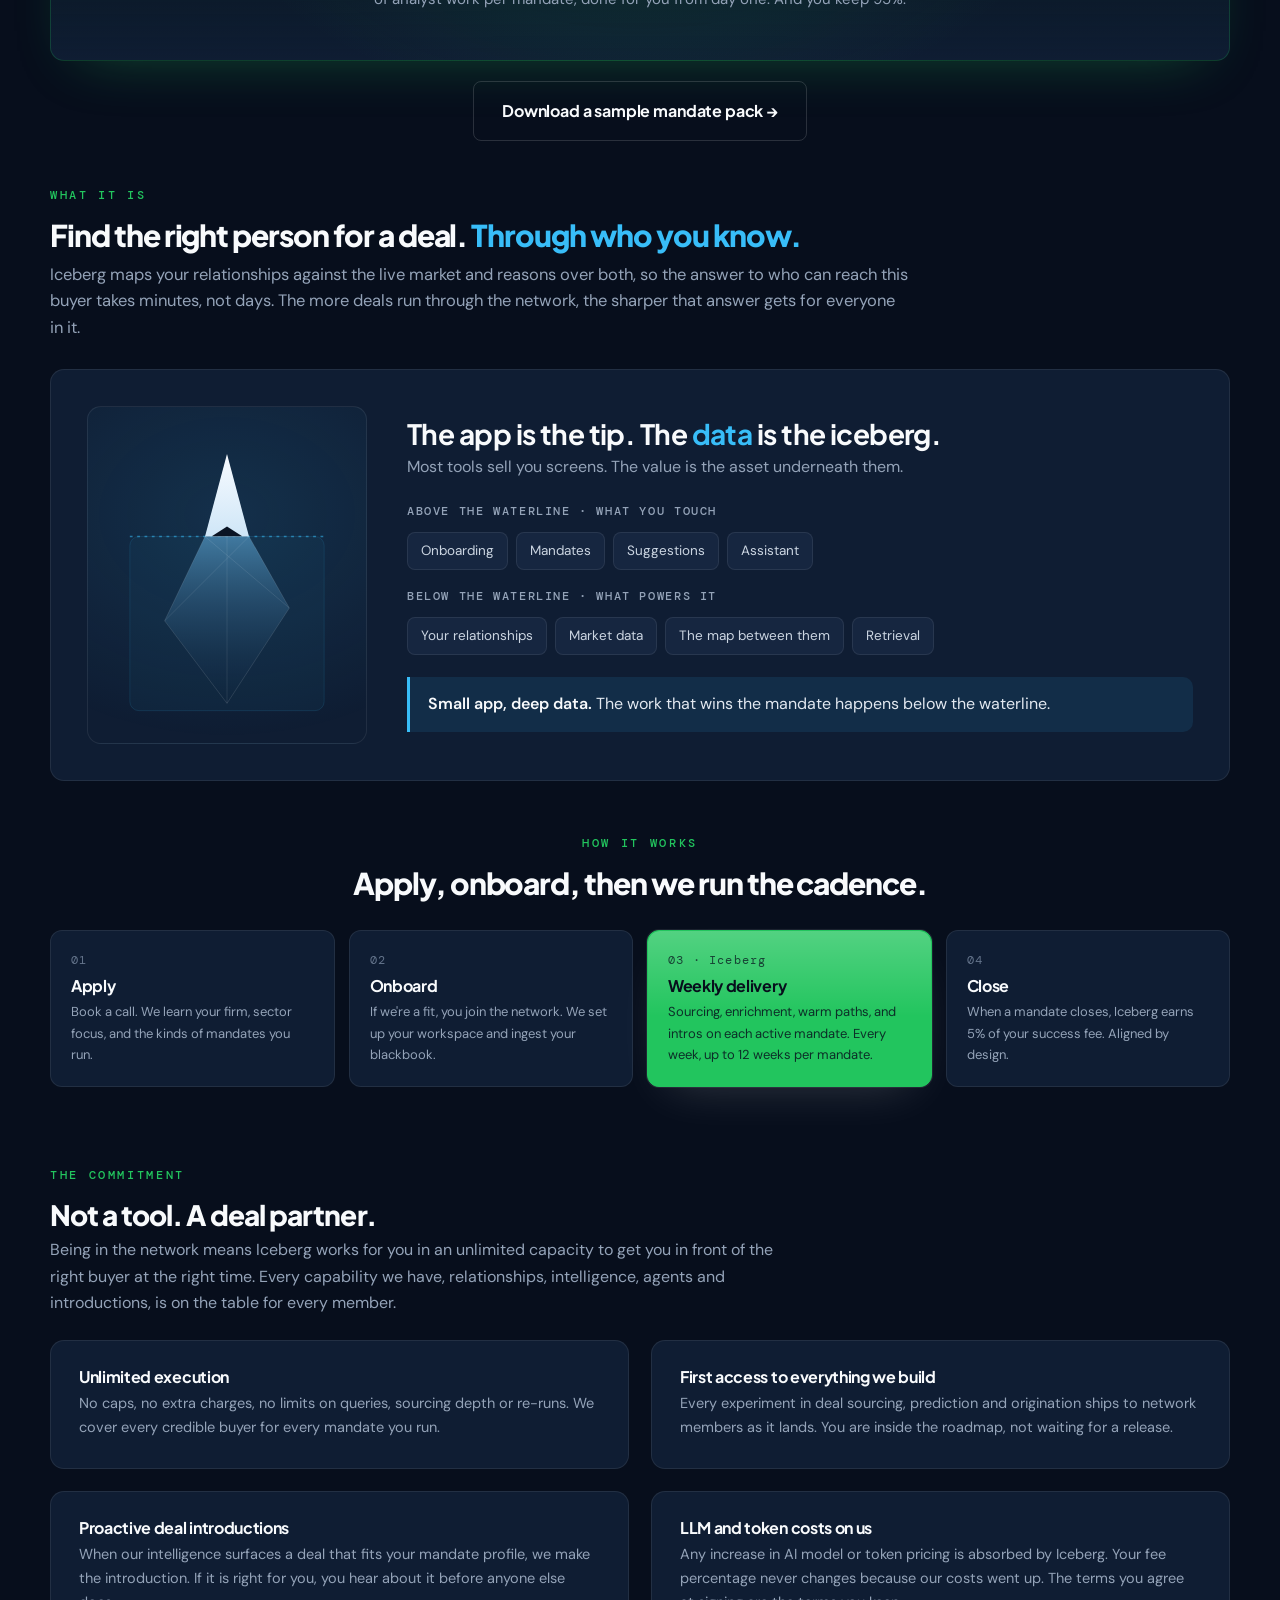
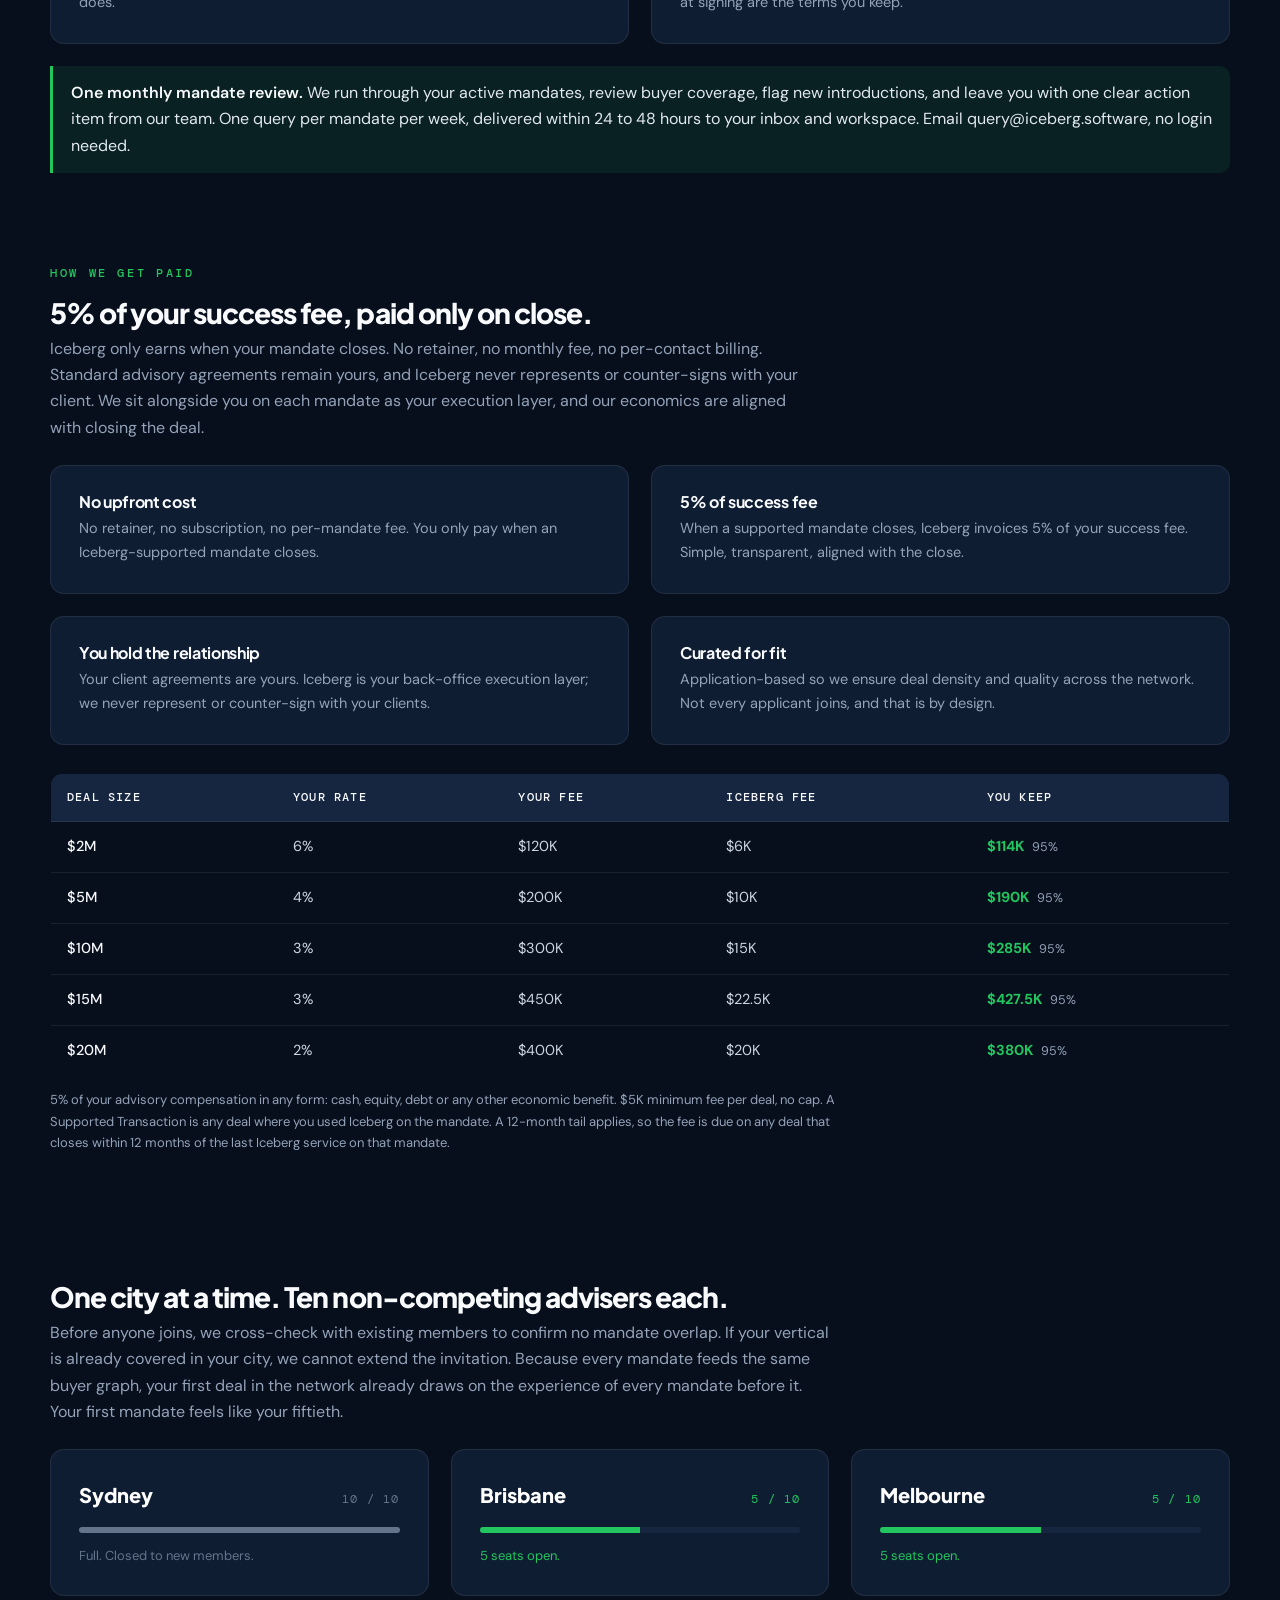
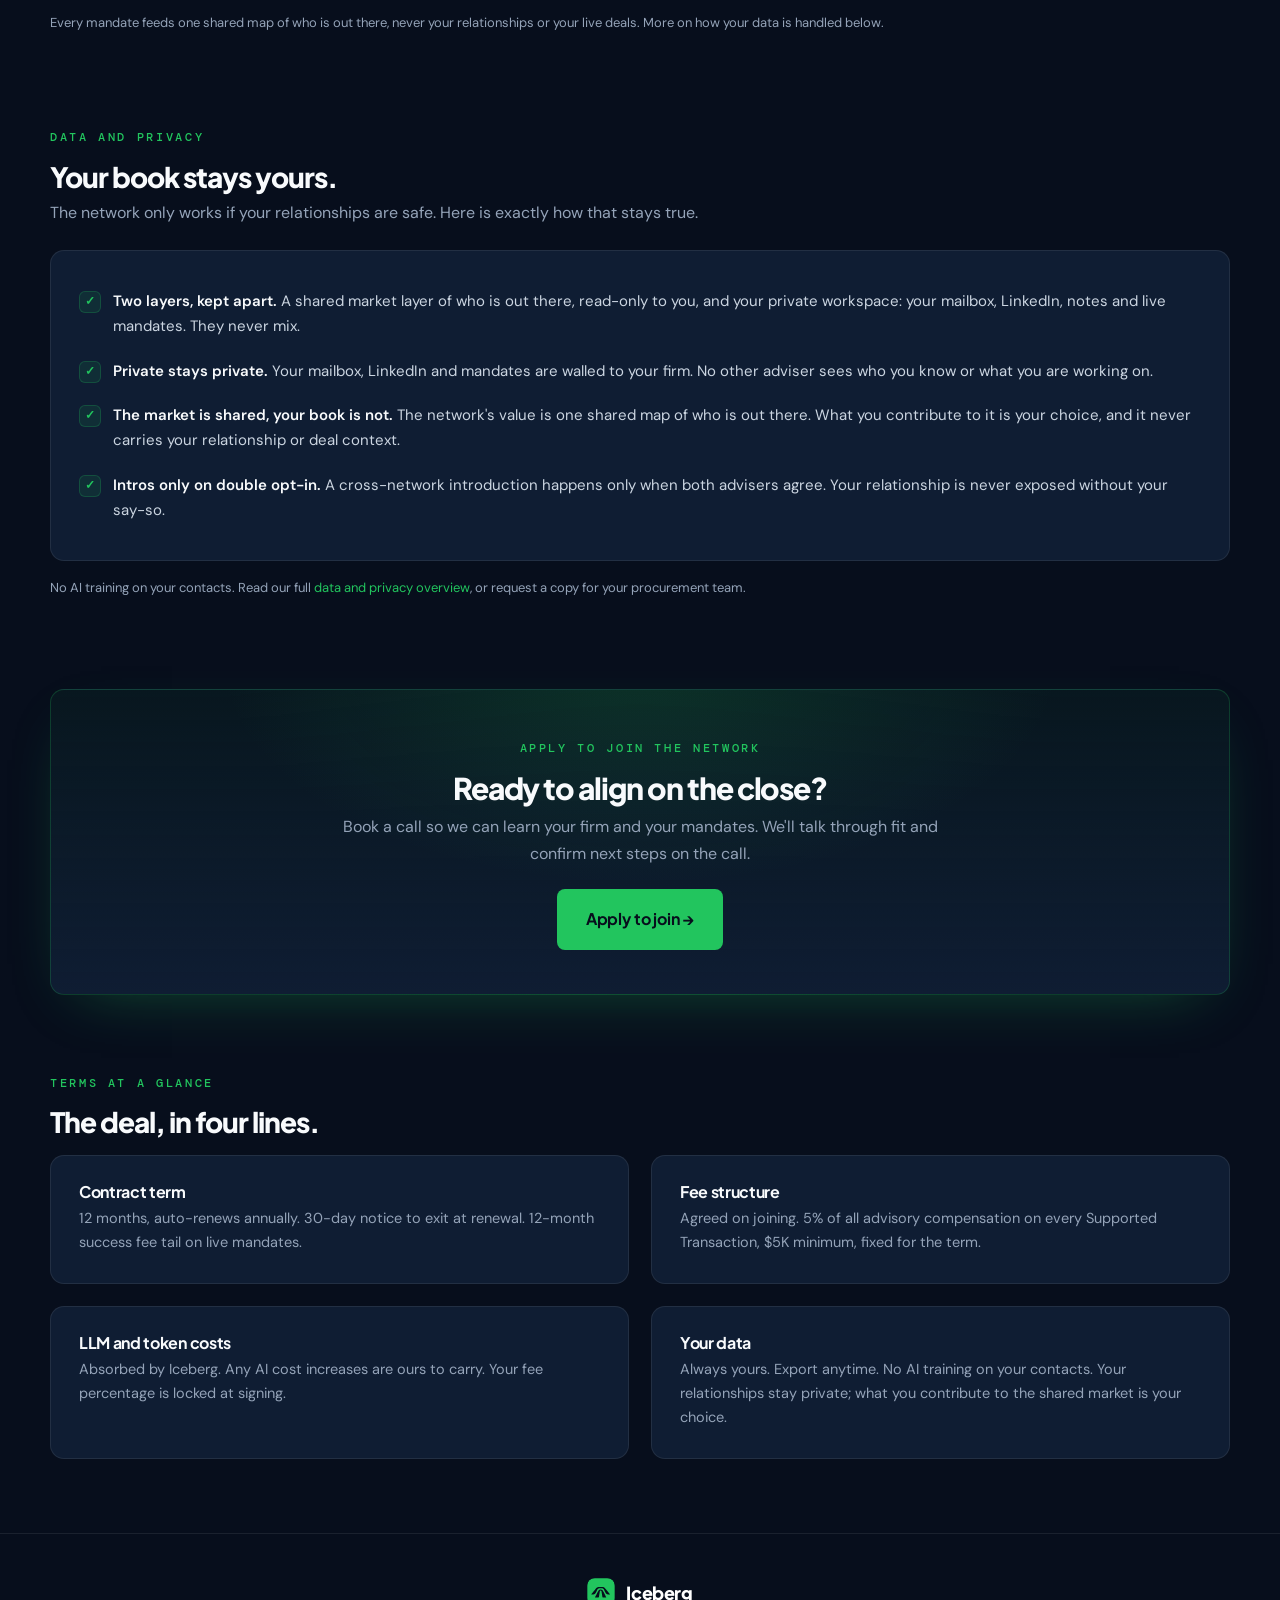
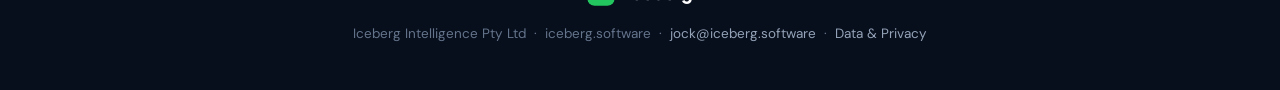
==== commit 074c859c: "Add files via upload Update pricing pages to v11: new pricing hub, HubSpot booking, data-privacy pag" ====
--- a/curated-deal-network.html
+++ b/curated-deal-network.html
@@ -3,7 +3,7 @@
 <head>
 <meta charset="utf-8">
 <meta name="viewport" content="width=device-width, initial-scale=1">
-<title>Iceberg — Curated Deal Network</title>
+<title>Iceberg · Curated Deal Network</title>
 <meta name="description" content="Curated Deal Network. Application-based. Iceberg delivers sourcing, enrichment, warm paths, and intros weekly across your mandates. Success fee only.">
 <style>
 /* ============================================================
@@ -285,6 +285,24 @@
 .pcard.pop .prate{color:rgba(7,14,28,.65)}
 .pcard.pop .punit-bot{color:rgba(7,14,28,.7)}
 .pcard .pfeat{margin-top:20px}
+
+/* ---------- iceberg block ---------- */
+.ice{display:grid;grid-template-columns:280px 1fr;gap:40px;align-items:center}
+@media(max-width:760px){.ice{grid-template-columns:1fr;gap:28px;text-align:center}}
+.ice-vis{background:radial-gradient(420px 320px at 50% 32%,rgba(56,189,248,.12),transparent 70%);border:1px solid var(--line);border-radius:14px;padding:18px;display:grid;place-items:center}
+.ice-zone{margin-top:18px}
+.ice-zone:first-of-type{margin-top:0}
+.ice-cap{display:block;font-family:var(--font-mono);font-weight:500;font-size:11.5px;letter-spacing:.14em;text-transform:uppercase;color:var(--muted);margin-bottom:10px}
+.ice-chips{display:flex;flex-wrap:wrap;gap:8px}
+@media(max-width:760px){.ice-chips{justify-content:center}}
+.ice-chip{font-size:13.5px;color:var(--text-3);background:var(--panel-2);border:1px solid var(--line);border-radius:8px;padding:7px 13px}
+.ice-h{font-size:clamp(22px,2.6vw,28px);margin:0 0 6px}
+
+/* ---------- enterprise grid (match on-demand) ---------- */
+.ent-grid{display:grid;grid-template-columns:1fr 1fr;gap:28px 38px}
+.ent-item h4{font-family:var(--font-head);font-size:15.5px;color:var(--text);margin:0 0 6px;letter-spacing:-.01em}
+.ent-item p{font-size:14px;color:var(--muted);margin:0;line-height:1.6}
+@media(max-width:760px){.ent-grid{grid-template-columns:1fr;gap:22px}}
 </style>
 </head>
 <body>
@@ -304,12 +322,12 @@
 </nav>
 
 <header class="hero wrap" style="padding-bottom:24px">
-  <span class="eyebrow reveal">Curated Deal Network</span>
-  <h1 class="reveal" style="font-size:clamp(34px,5.6vw,56px)">Apply to join.<br><em style="color:var(--green);font-style:italic">Success fee only.</em></h1>
-  <p class="sub reveal">A network of select sell-side advisers Iceberg works with on a success-fee-aligned basis. We deliver contact sourcing, enrichment, warm path mapping, and introductions weekly across your active mandates. No upfront cost, no retainer. We earn 5% of your success fee, paid only when a mandate closes.</p>
+  <span class="eyebrow reveal">Curated Deal Network · Success fee only</span>
+  <h1 class="reveal" style="font-size:clamp(34px,5.6vw,56px)">The bench behind<br><em style="color:var(--green);font-style:italic">every mandate you run.</em></h1>
+  <p class="sub reveal">Advisers already stitch together Affinity, Claude and PitchBook to work a deal. Iceberg is all three in one place, plus the one thing none of them give you: a live, cross-adviser deal network. You keep the relationships, the calls and the close. We do everything underneath, and we only earn when the mandate closes.</p>
   <div class="reveal" style="display:flex;gap:12px;justify-content:center;align-items:center;flex-wrap:wrap;margin-top:22px">
     <a class="btn btn-primary btn-lg" href="https://meetings.hubspot.com/jfairweather" target="_blank" rel="noopener">Apply to join →</a>
-    <a class="btn btn-ghost btn-lg" href="#how">How it works →</a>
+    <a class="btn btn-ghost btn-lg" href="#pack">See what lands in your inbox →</a>
   </div>
 </header>
 
@@ -323,6 +341,99 @@
   <p class="muted center reveal" style="font-size:13px;letter-spacing:.04em;margin-top:18px">Members from Goldman Sachs, PwC Capital, KPMG, Macquarie, Morgans and more.</p>
 </section>
 
+<section class="section wrap" id="pack" style="padding-top:48px;padding-bottom:0">
+  <span class="label reveal">What you get back</span>
+  <h2 class="reveal" style="font-size:30px;margin-bottom:8px">One mandate in. A full execution roadmap back.</h2>
+  <p class="muted reveal" style="max-width:780px">For every mandate you run, one enriched, reasoned, tiered pack lands in your inbox. Not a raw list. The roadmap to execute the deal, with every contact ready to call.</p>
+
+  <div class="grid grid-2 reveal" style="margin-top:24px">
+    <div class="card">
+      <span class="tag tag-blue" style="margin-bottom:12px">01</span>
+      <h4 style="margin-bottom:6px">Your database, cleaned and mapped</h4>
+      <p class="muted" style="font-size:14.5px;margin:0">Your contacts deduplicated, structured and mapped against the live market, so your own book is finally working for you.</p>
+    </div>
+    <div class="card">
+      <span class="tag tag-blue" style="margin-bottom:12px">02</span>
+      <h4 style="margin-bottom:6px">Who you already know</h4>
+      <p class="muted" style="font-size:14.5px;margin:0">See who in your network can reach each target, so the warm path is in front of you before you pick up the phone.</p>
+    </div>
+    <div class="card">
+      <span class="tag tag-blue" style="margin-bottom:12px">03</span>
+      <h4 style="margin-bottom:6px">A fresh universe, sourced to your brief</h4>
+      <p class="muted" style="font-size:14.5px;margin:0">New buyers and counterparties built to this mandate, not just the names already in your book.</p>
+    </div>
+    <div class="card">
+      <span class="tag tag-blue" style="margin-bottom:12px">04</span>
+      <h4 style="margin-bottom:6px">Cross-network intros, when you want them</h4>
+      <p class="muted" style="font-size:14.5px;margin:0">Paths to people you cannot reach alone, opened through the wider Iceberg network on double opt-in. Your data is never exposed without your say-so.</p>
+    </div>
+  </div>
+
+  <div class="accent reveal" style="margin-top:22px">
+    <strong>Every contact enriched across all of it:</strong> work email, direct phone, title and firm detail. Tiered and prioritised, with draft outreach ready for you to review and send. You check it and make the calls. We do the grunt work underneath.
+  </div>
+
+  <div class="card card-hl reveal" style="margin-top:22px;text-align:center;padding:32px 28px">
+    <div class="price-big">~68 hours · ~$14k</div>
+    <p class="price-sub" style="font-size:15px;margin-top:8px">of analyst work per mandate, done for you from day one. And you keep 95%.</p>
+  </div>
+  <div class="reveal" style="text-align:center;margin-top:20px"><a class="btn btn-ghost btn-lg" href="Iceberg-Sample-Mandate-Pack.xlsx" download>Download a sample mandate pack →</a></div>
+</section>
+
+<section class="section wrap" style="padding-top:40px;padding-bottom:0">
+  <span class="label reveal">What it is</span>
+  <h2 class="reveal" style="font-size:30px;margin-bottom:10px">Find the right person for a deal. <span class="cyan">Through who you know.</span></h2>
+  <p class="muted reveal" style="max-width:860px;font-size:16.5px;line-height:1.6">Iceberg maps your relationships against the live market and reasons over both, so the answer to who can reach this buyer takes minutes, not days. The more deals run through the network, the sharper that answer gets for everyone in it.</p>
+
+  <div class="card reveal" style="margin-top:28px;padding:36px">
+    <div class="ice">
+      <div class="ice-vis">
+        <svg width="220" height="300" viewBox="0 0 240 320" fill="none" xmlns="http://www.w3.org/2000/svg" role="img" aria-label="Iceberg: a small tip above the waterline, a large mass below">
+          <defs>
+            <linearGradient id="iceTip" x1="0" y1="0" x2="0" y2="1">
+              <stop offset="0" stop-color="#F8FBFF"/>
+              <stop offset="1" stop-color="#CFE6F7"/>
+            </linearGradient>
+            <linearGradient id="iceBody" x1="0" y1="0" x2="0" y2="1">
+              <stop offset="0" stop-color="#5FA8D6" stop-opacity="0.6"/>
+              <stop offset="1" stop-color="#0B1F3A" stop-opacity="0.12"/>
+            </linearGradient>
+          </defs>
+          <rect x="14" y="118" width="212" height="190" rx="10" fill="rgba(56,189,248,0.04)" stroke="rgba(56,189,248,0.14)"/>
+          <line x1="14" y1="118" x2="226" y2="118" stroke="rgba(56,189,248,0.55)" stroke-width="1.5" stroke-dasharray="3 5"/>
+          <polygon points="120,28 96,118 144,118" fill="url(#iceTip)"/>
+          <polygon points="103,118 120,107 137,118" fill="#0B1424"/>
+          <polygon points="96,118 144,118 188,196 120,300 52,210" fill="url(#iceBody)" stroke="rgba(255,255,255,0.12)" stroke-width="1"/>
+          <path d="M120 118 L120 300 M96 118 L188 196 M144 118 L52 210" stroke="rgba(255,255,255,0.10)" stroke-width="1" fill="none"/>
+        </svg>
+      </div>
+      <div>
+        <h3 class="ice-h">The app is the tip. The <span class="cyan">data</span> is the iceberg.</h3>
+        <p class="muted" style="margin:0 0 22px;max-width:560px">Most tools sell you screens. The value is the asset underneath them.</p>
+        <div class="ice-zone">
+          <span class="ice-cap">Above the waterline · what you touch</span>
+          <div class="ice-chips">
+            <span class="ice-chip">Onboarding</span>
+            <span class="ice-chip">Mandates</span>
+            <span class="ice-chip">Suggestions</span>
+            <span class="ice-chip">Assistant</span>
+          </div>
+        </div>
+        <div class="ice-zone">
+          <span class="ice-cap">Below the waterline · what powers it</span>
+          <div class="ice-chips">
+            <span class="ice-chip">Your relationships</span>
+            <span class="ice-chip">Market data</span>
+            <span class="ice-chip">The map between them</span>
+            <span class="ice-chip">Retrieval</span>
+          </div>
+        </div>
+        <div class="accent cyan-accent" style="margin:22px 0 0"><strong>Small app, deep data.</strong> The work that wins the mandate happens below the waterline.</div>
+      </div>
+    </div>
+  </div>
+</section>
+
 <section class="section wrap" id="how" style="padding-top:48px">
   <div class="center" style="margin-bottom:30px">
     <span class="label reveal">How it works</span>
@@ -333,19 +444,6 @@
     <div class="step"><div class="n">02</div><h4>Onboard</h4><p>If we're a fit, you join the network. We set up your workspace and ingest your blackbook.</p></div>
     <div class="step on"><div class="n">03 · Iceberg</div><h4>Weekly delivery</h4><p>Sourcing, enrichment, warm paths, and intros on each active mandate. Every week, up to 12 weeks per mandate.</p></div>
     <div class="step"><div class="n">04</div><h4>Close</h4><p>When a mandate closes, Iceberg earns 5% of your success fee. Aligned by design.</p></div>
-  </div>
-</section>
-
-<section class="section wrap" style="padding-top:0">
-  <span class="label reveal">What's included</span>
-  <h2 class="reveal" style="font-size:28px;margin-bottom:18px">Everything we deliver across your mandates.</h2>
-  <div class="card reveal">
-    <div class="feature"><div><h4>Contact sourcing, weekly</h4></div><p>A ranked, verified buyer or investor universe maintained week to week for up to 12 weeks per mandate. New names from conversations and market shifts are added live.</p></div>
-    <div class="feature"><div><h4>Contact enrichment to partner level</h4></div><p>Not generic firm contacts. The specific decision-maker, their deal history, verified work email and LinkedIn, and the angle to lead with on every contact.</p></div>
-    <div class="feature"><div><h4>Warm path mapping</h4></div><p>Cross-referenced against your network and the broader Iceberg network to surface the shortest, warmest path to every target.</p></div>
-    <div class="feature"><div><h4>Introductions facilitated end to end</h4></div><p>We draft intros and coordinate the warm path so the meeting actually happens. Outreach drafted on your behalf when you want it.</p></div>
-    <div class="feature"><div><h4>Iceberg workspace and CRM included</h4></div><p>All deliverables sit inside your Iceberg workspace, with CRM, audit trail, and one-click CSV export, yours to keep.</p></div>
-    <div class="feature"><div><h4>Up to 12-week mandate sprint</h4></div><p>We commit to running the cadence for up to 12 weeks per mandate. Longer if the deal warrants and the work is paying off.</p></div>
   </div>
 </section>
 
@@ -446,7 +544,22 @@
       <div style="font-size:13px;color:var(--green);margin-top:12px">5 seats open.</div>
     </div>
   </div>
-  <p class="muted reveal" style="font-size:13px;margin-top:16px">Contact intelligence is shared across the network only on double opt-in. Your data is never exposed without your explicit consent.</p>
+  <p class="muted reveal" style="font-size:13px;margin-top:16px">Every mandate feeds one shared map of who is out there, never your relationships or your live deals. More on how your data is handled below.</p>
+</section>
+
+<section class="section wrap" id="data" style="padding-top:0">
+  <span class="label reveal">Data and privacy</span>
+  <h2 class="reveal" style="font-size:28px;margin-bottom:8px">Your book stays yours.</h2>
+  <p class="muted reveal" style="max-width:780px">The network only works if your relationships are safe. Here is exactly how that stays true.</p>
+  <div class="card reveal" style="margin-top:24px">
+    <ul class="marks">
+      <li><span class="m ok">✓</span><div><strong>Two layers, kept apart.</strong> A shared market layer of who is out there, read-only to you, and your private workspace: your mailbox, LinkedIn, notes and live mandates. They never mix.</div></li>
+      <li><span class="m ok">✓</span><div><strong>Private stays private.</strong> Your mailbox, LinkedIn and mandates are walled to your firm. No other adviser sees who you know or what you are working on.</div></li>
+      <li><span class="m ok">✓</span><div><strong>The market is shared, your book is not.</strong> The network's value is one shared map of who is out there. What you contribute to it is your choice, and it never carries your relationship or deal context.</div></li>
+      <li><span class="m ok">✓</span><div><strong>Intros only on double opt-in.</strong> A cross-network introduction happens only when both advisers agree. Your relationship is never exposed without your say-so.</div></li>
+    </ul>
+  </div>
+  <p class="muted reveal" style="font-size:13px;margin-top:16px">No AI training on your contacts. Read our full <a href="data-privacy.html" style="color:var(--green)">data and privacy overview</a>, or request a copy for your procurement team.</p>
 </section>
 
 <section class="section wrap" style="padding-top:0">
@@ -476,51 +589,7 @@
     </div>
     <div class="card">
       <h4 style="margin-bottom:6px">Your data</h4>
-      <p class="muted" style="font-size:14.5px;margin:0">Always yours. Export anytime. No AI training on your contacts. Shared only on double opt-in.</p>
-    </div>
-  </div>
-</section>
-
-<section class="section wrap" style="padding-top:0">
-  <div class="reveal" style="text-align:center;margin-bottom:30px">
-    <span class="label">Enterprise-grade</span>
-    <h2 style="font-size:30px;margin-top:8px">Iceberg's commitments on data, security, and continuity.</h2>
-    <p class="muted" style="max-width:700px;margin:14px auto 0">These terms apply to every engagement, standard order or custom scope. Procurement-friendly by default, no enterprise tier required.</p>
-  </div>
-  <div class="card reveal" style="padding:36px">
-    <div class="ent-grid">
-      <div class="ent-item">
-        <h4>Ownership &amp; derivative works</h4>
-        <p>All contacts, mandate materials, and activity uploaded by the adviser remain the property of the adviser. Any Iceberg-generated enrichment tied to the adviser's contacts, including derivative works such as AI-generated scoring and target universes, constitutes work product and is the sole property of the adviser.</p>
-      </div>
-      <div class="ent-item">
-        <h4>Restricted use &amp; no AI training</h4>
-        <p>Adviser data is used solely to provide the Iceberg service. Iceberg expressly prohibits use of adviser data for training AI models, data aggregation, or resale to third parties. No use, including aggregated or anonymised versions, for benchmarking, product development, or marketing without explicit written consent.</p>
-      </div>
-      <div class="ent-item">
-        <h4>Data security &amp; cross-border handling</h4>
-        <p>Iceberg adheres to the Australian Privacy Act and Australian Privacy Principles (APPs) as the primary framework, alongside GDPR-compliant protocols for EU-facing advisers and CCPA compliance for California-based entities.</p>
-      </div>
-      <div class="ent-item">
-        <h4>Incident notification</h4>
-        <p>In the event of a confirmed data security breach, Iceberg guarantees a 24-hour breach notification SLA from time of discovery.</p>
-      </div>
-      <div class="ent-item">
-        <h4>Export &amp; deletion</h4>
-        <p>On contract termination, the adviser has thirty (30) days to request a full export of uploaded data and Iceberg-generated enrichments, provided in CSV and JSON. After that window, or on immediate written request, Iceberg guarantees full deletion within fourteen (14) days with a certified destruction attestation.</p>
-      </div>
-      <div class="ent-item">
-        <h4>Subprocessors</h4>
-        <p>Iceberg uses strict-compliance subprocessors including Google Gemini, OpenAI, and Exa Search. Iceberg provides thirty (30) days' prior written notice before adding any non-US AI provider.</p>
-      </div>
-      <div class="ent-item">
-        <h4>Business continuity</h4>
-        <p>Iceberg commits to a 4-hour Recovery Time Objective (RTO) and a 24-hour Recovery Point Objective (RPO).</p>
-      </div>
-      <div class="ent-item">
-        <h4>Governing law &amp; liability</h4>
-        <p>This agreement is governed by the laws of <strong data-region data-au="Queensland, Australia" data-us="the State of California">Queensland, Australia</strong>.</p>
-      </div>
+      <p class="muted" style="font-size:14.5px;margin:0">Always yours. Export anytime. No AI training on your contacts. Your relationships stay private; what you contribute to the shared market is your choice.</p>
     </div>
   </div>
 </section>
@@ -531,7 +600,7 @@
       <svg width="28" height="28" viewBox="0 0 42 43" fill="none" xmlns="http://www.w3.org/2000/svg"><rect y="0.5" width="42" height="42" rx="10" fill="#22C55E"/><path fill-rule="evenodd" clip-rule="evenodd" d="M31.0736 20.271C28.9146 17.5524 26.847 15.1037 26.4795 14.8296C26.1118 14.5554 25.4715 14.2557 25.0563 14.1636C24.0704 13.9447 16.8718 13.9458 15.8844 14.165C15.4659 14.2579 14.7919 14.5929 14.3866 14.9094C13.7597 15.399 6.34604 24.5298 6.01428 25.2207C5.91534 25.4271 6.27773 25.4523 8.79424 25.4144L9.24488 25.4076C10.7448 25.3851 12.1061 24.5252 12.7707 23.1804L14.0342 20.6241L15.2793 18.105C15.9535 16.7408 17.3434 15.8773 18.8652 15.8773L20.4736 15.8773L22.082 15.8773C23.6037 15.8773 24.9936 16.7408 25.6679 18.105L26.913 20.6241L28.1766 23.1807C28.8412 24.5253 30.2022 25.3852 31.7019 25.4079L32.1297 25.4144C33.7087 25.4382 35.0004 25.4029 35 25.3359C34.9996 25.2689 33.2328 22.9897 31.0736 20.271ZM26.4993 24.4016C25.0747 21.5383 23.7015 18.9719 23.4479 18.6987C22.1165 17.264 18.8314 17.278 17.4824 18.724C17.0505 19.1869 11.8359 29.4621 11.8359 29.8501C11.8359 29.9383 13.0012 30 14.6692 30C17.1997 30 17.5128 29.9707 17.5994 29.7254C17.6528 29.5744 18.0758 27.1734 18.5393 24.3902L19.203 20.406C19.3064 19.7848 19.8438 19.3295 20.4736 19.3295C21.1033 19.3295 21.6407 19.7848 21.7442 20.406L22.4078 24.3902C22.8713 27.1734 23.2944 29.5744 23.3478 29.7254C23.4343 29.9707 23.7474 30 26.2779 30C28.4195 30 29.1087 29.9521 29.1005 29.8039C29.0946 29.6961 27.924 27.2649 26.4993 24.4016Z" fill="#070E1C"/></svg>
       Iceberg
     </div>
-    Iceberg Intelligence Pty Ltd &nbsp;·&nbsp; iceberg.software &nbsp;·&nbsp; <a href="mailto:jock@iceberg.software">jock@iceberg.software</a>
+    Iceberg Intelligence Pty Ltd &nbsp;·&nbsp; iceberg.software &nbsp;·&nbsp; <a href="mailto:jock@iceberg.software">jock@iceberg.software</a> &nbsp;·&nbsp; <a href="data-privacy.html">Data &amp; Privacy</a>
   </div>
 </footer>
 
